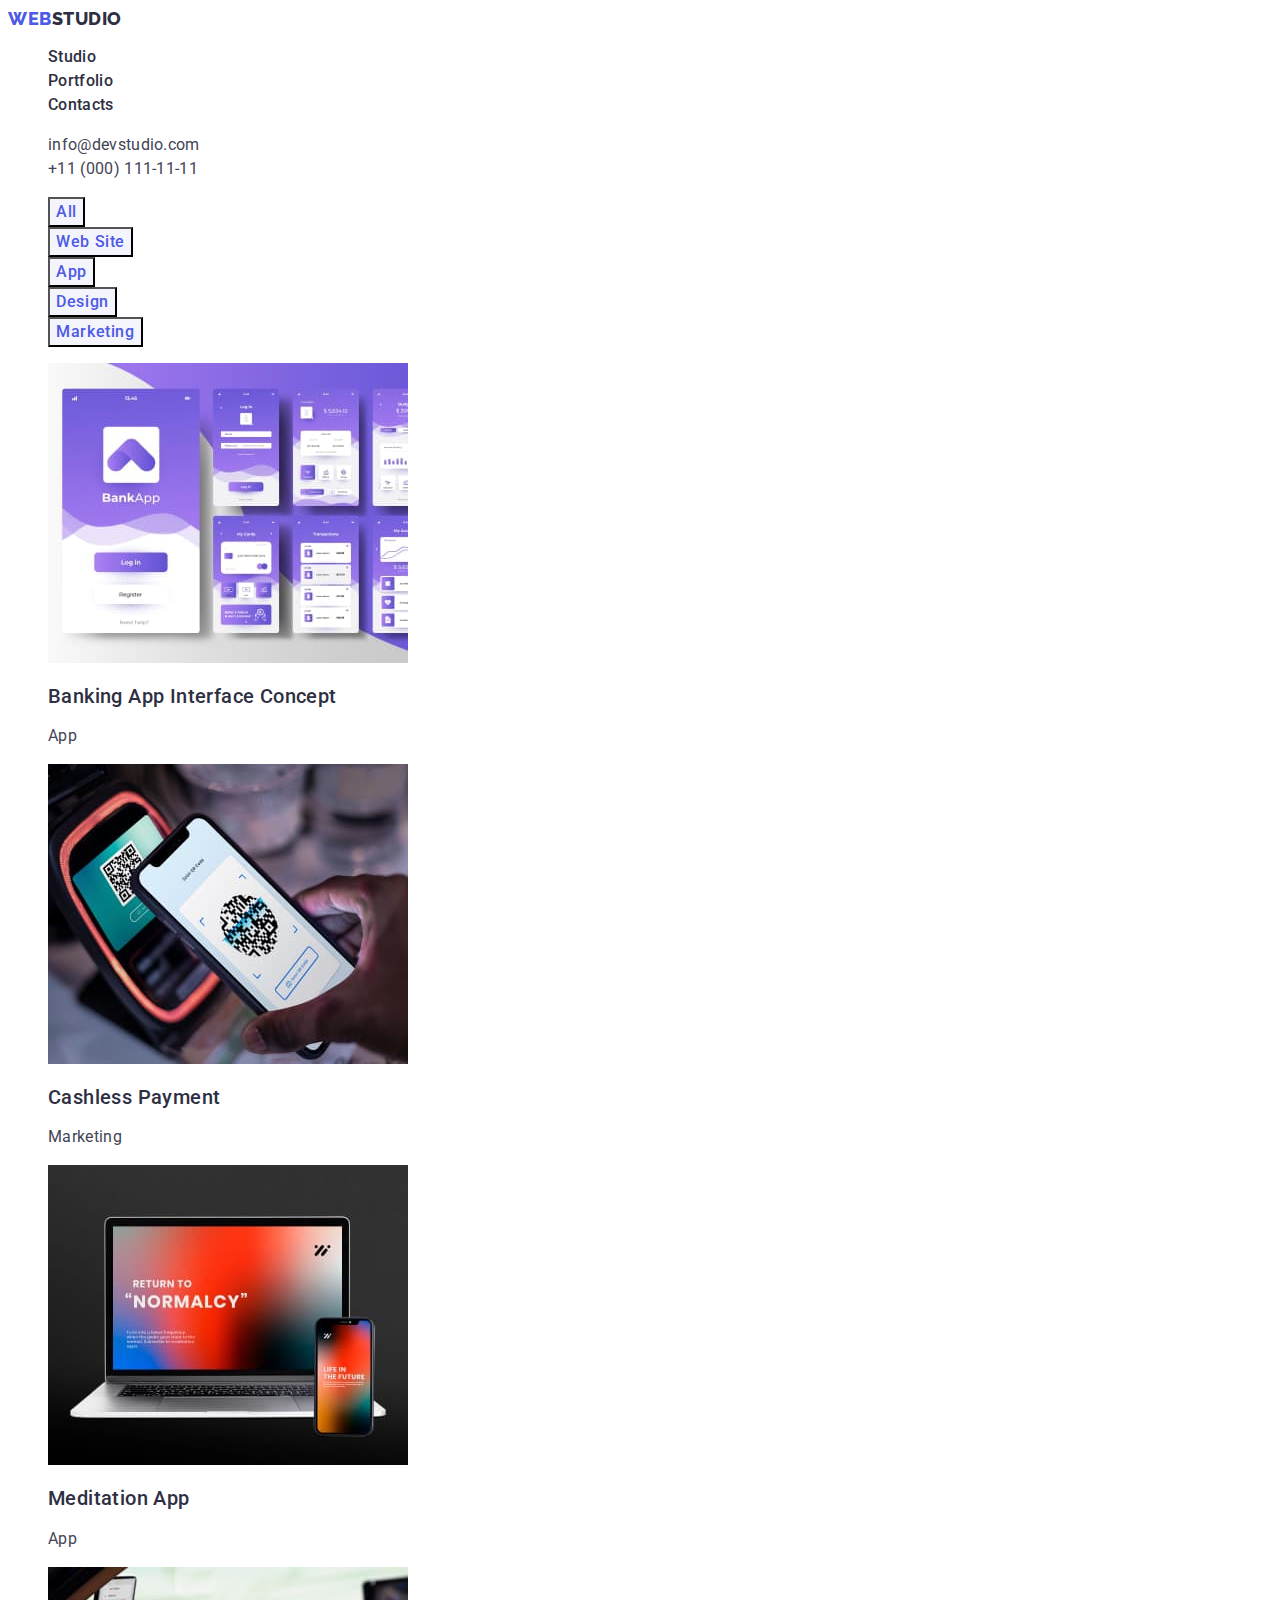
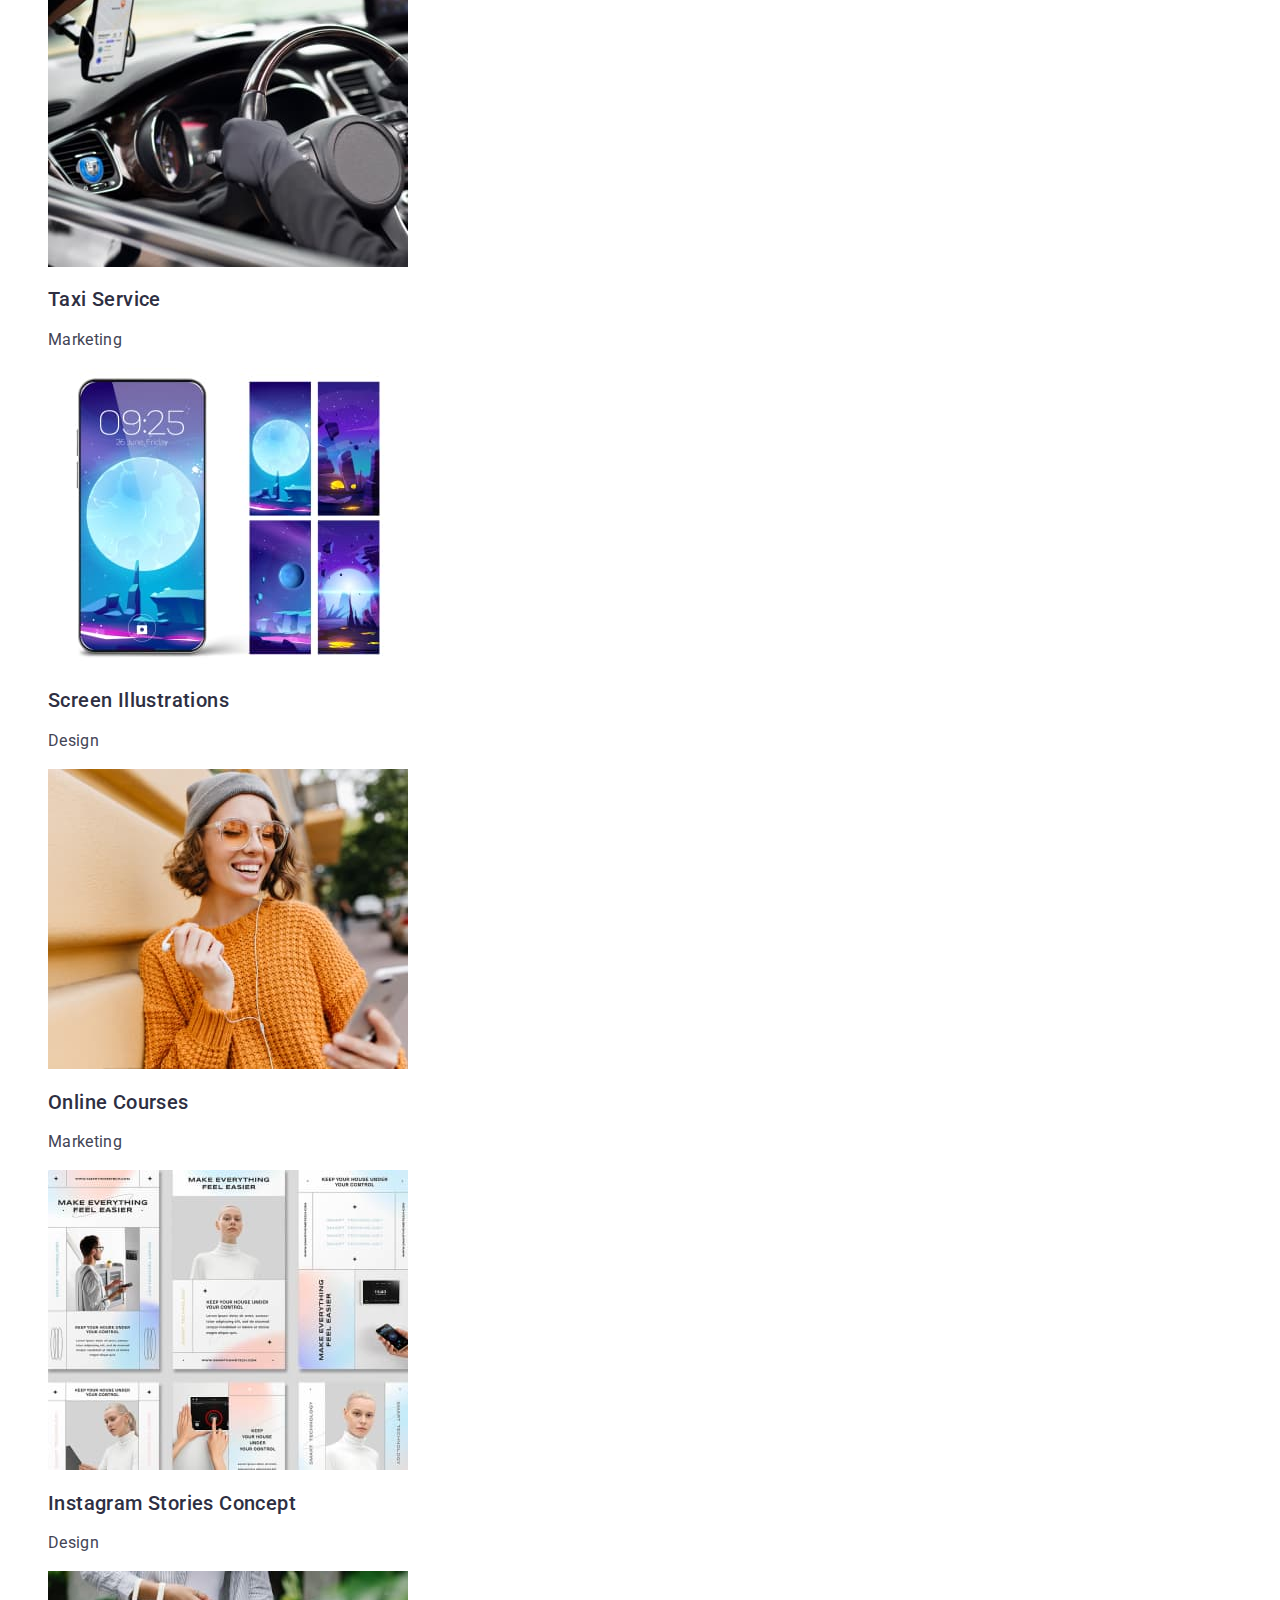
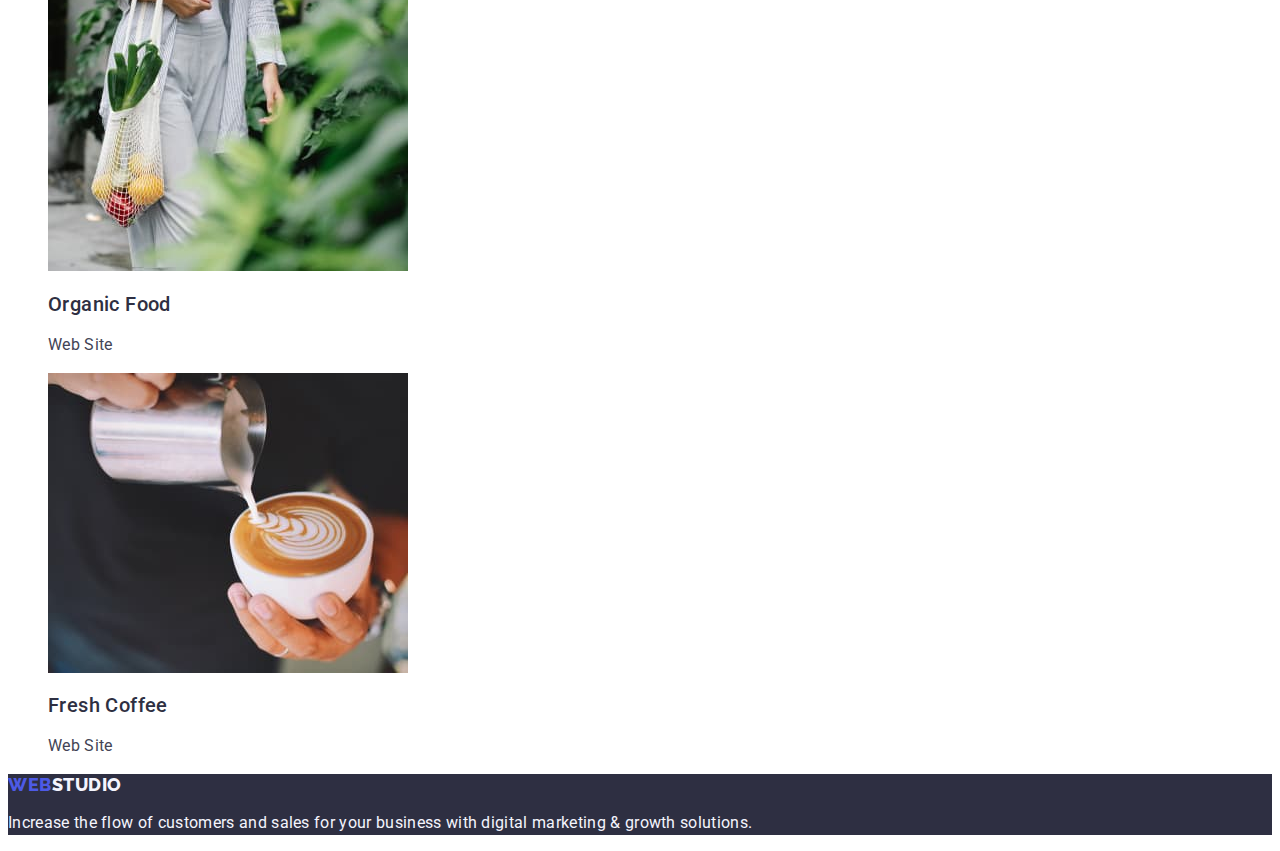
==== portfolio.html @ 30fa2625 "my work 3" ====
<!DOCTYPE html>
<html lang="en">

<head>
    <meta charset="UTF-8" />
    <meta http-equiv="X-UA-Compatible" content="IE=edge" />
    <meta name="viewport" content="width=device-width, initial-scale=1.0" />
<link rel="preconnect" href="https://fonts.googleapis.com">
<link rel="preconnect" href="https://fonts.gstatic.com" crossorigin>
<link href="https://fonts.googleapis.com/css2?family=Raleway:wght@800&family=Roboto:wght@400;500;700&display=swap"
    rel="stylesheet">
    <title>Webstudio</title>
    <link rel="stylesheet" href="./css/slyles.css">
</head>

<body>
    <header class="header">
        <nav class="header-navigation">
            <a href="./index.html" class="header-logo link">Web<span class="span-portfolio-header">Studio</span></a>
            <ul class="header-menu list">
                <li class="header-menu-item"><a class="header-menu-link-portfolio link" href="./index.html">Studio</a></li>
                <li class="header-menu-item"><a class="header-menu-link-portfolio link" href="./portfolio.html">Portfolio</a></li>
                <li class="header-menu-item"><a class="header-menu-link-portfolio link" href="">Contacts</a></li>
            </ul>
        </nav>
        <address class="header-contacts">
            <ul class="header-contacts-list list">
                <li class="header-contacts-item"><a class="header-contacts-link link"
                        href="mailto:info@devstudio.com">info@devstudio.com</a></li>
                <li class="header-contacts-item"><a class="header-contacts-link link" href="tel:+110001111111">+11 (000)
                        111-11-11</a></li>
            </ul>
        </address>
    </header>
    <main>
        <section class="cards-content-filters">
            <h1 hidden>Cards content filters</h1>
            <ul class="filters-list list">
                <li class="filters-item">
                    <button type="button" class="filters-btn">All</button>
                </li>
                <li class="filters-item">
                    <button type="button" class="filters-btn">Web Site</button>
                </li>
                <li class="filters-item">
                    <button type="button" class="filters-btn">App</button>
                </li>
                <li class="filters-item">
                    <button type="button" class="filters-btn">Design</button>
                </li>
                <li class="filters-item">
                    <button type="button" class="filters-btn">Marketing</button>
                </li>
            </ul>
            <ul class="cards-content-list list">
                <li class="cards-content-item">
                    <a href="" class="cards-content-link link">
                    <img
                    src="./images/app1.jpg"
                    alt="Banking App Interface Concept"
                    width="360"
                    height="300"
                    />
                    <h2 class="cards-content-name">Banking App Interface Concept</h2>
                    <p class="card-content-type">App</p>
                    </a>
                </li>
                <li class="cards-content-item" >
                    <a href="" class="cards-content-link link">
                    <img
                    src="./images/marketing1.jpg"
                    alt="Cashless Payment"
                    width="360"
                    height="300"
                    />
                    <h2 class="cards-content-name">Cashless Payment</h2>
                    <p class="card-content-type">Marketing</p>
                    </a>
                </li>
                <li class="cards-content-item">
                    <a href="" class="cards-content-link link">
                    <img
                    src="./images/app2.jpg"
                    alt="Meditation App"
                    width="360"
                    height="300"
                    />
                    <h2 class="cards-content-name">Meditation App</h2>
                    <p class="card-content-type">App</p>
                    </a>
                </li>
                <li class="cards-content-item">
                    <a href="" class="cards-content-link link">
                    <img
                    src="./images/marketing2.jpg"
                    alt="Taxi Service"
                    width="360"
                    height="300"
                    />
                    <h2 class="cards-content-name">Taxi Service</h2>
                    <p class="card-content-type">Marketing</p>
                    </a>
                </li>
                <li class="cards-content-item">
                    <a href="" class="cards-content-link link">
                    <img
                    src="./images/design1.jpg"
                    alt="Screen Illustrations"
                    width="360"
                    height="300"
                    />
                    <h2 class="cards-content-name">Screen Illustrations</h2>
                    <p class="card-content-type">Design</p>
                    </a>
                </li>
                <li class="cards-content-item">
                    <a href="" class="cards-content-link link">
                    <img
                    src="./images/marketing3.jpg"
                    alt="Online Courses"
                    width="360"
                    height="300"
                    />
                    <h2 class="cards-content-name">Online Courses</h2>
                    <p class="card-content-type">Marketing</p>
                    </a>
                </li>
                <li class="cards-content-item">
                    <a href="" class="cards-content-link link">
                    <img
                    src="./images/design2.jpg"
                    alt="Instagram Stories Concept"
                    width="360"
                    height="300"
                    />
                    <h2 class="cards-content-name">Instagram Stories Concept</h2>
                    <p class="card-content-type">Design</p>
                    </a>
                </li>
                <li class="cards-content-item">
                    <a href="" class="cards-content-link link">
                    <img
                    src="./images/website1.jpg"
                    alt="Organic Food"
                    width="360"
                    height="300"
                    />
                    <h2 class="cards-content-name">Organic Food</h2>
                    <p class="card-content-type">Web Site</p>
                    </a>
                </li>
                <li class="cards-content-item">
                    <a href="" class="cards-content-link link">
                    <img
                    src="./images/website2.jpg"
                    alt="Fresh Coffee"
                    width="360"
                    height="300"
                    />
                    <h2 class="cards-content-name">Fresh Coffee</h2>
                    <p class="card-content-type">Web Site</p>
                    </a>
                </li>
            </ul>
        </section>
    </main>
    <footer class="footer">
        <a href="./index.html" class="footer-logo link">Web<span class="span-footer">Studio</span> </a>
        <p class="footer-title">
            Increase the flow of customers and sales for your business with digital
            marketing & growth solutions.
        </p>
    </footer>
</body>
</html>
---- css/slyles.css ----
:root {
    --title-color: #ffffff;
    --subtitle-color: #2E2F42;
    --portfolio-filters: #4D5AE5;
    --button-background-color: #f4f4fd;  
    --litle-text: #434455;
    --header-menu-link: #404bbf;

}
body {
    font-family: "Roboto", sans-serif;
    color: var(--litle-text);
    background-color: var(--title-color);
}

.link {
    text-decoration: none;
}

.list {
    list-style-type: none;
}

/* Header */

.header-logo {
    font-family: "Raleway", sans-serif;
    font-style: normal;
    font-weight: 800;
    font-size: 18px;
    line-height: 1.17;
    letter-spacing: 0.03em;
    text-transform: uppercase;
    color: var(--portfolio-filters);
}

.header-logo span {
    color: var(--subtitle-color);
}

.header-menu-link {
    font-weight: 500;
    font-size: 16px;
    line-height: 1.5;
    letter-spacing: 0.02em;
    color: var(--subtitle-color);
}
.header-menu-link:hover,
.header-menu-link:focus {
    color: var(--header-menu-link);
}

.header-menu-link:active {
    text-decoration: underline;
    color: var(--header-menu-link);
}

.header-contacts {
    font-style: normal;
}

.header-contacts-link {
    font-style: normal;
    font-size: 16px;
    line-height: 1.5;
    letter-spacing: 0.02em;
    color: var(--item-text);
}
.header-contacts-link:hover,
.header-contacts-link:focus {
    color: #404bbf;
}
.header-contacts-link:active {
    color: var(--header-menu-link);
}

/* Hero */

.hero {
    background-color: var(--subtitle-color);
}

.hero-title {
    font-weight: 700;
    font-size: 56px;
    line-height: 1.07;
    text-align: center;
    letter-spacing: 0.02em;
    color: var(--title-color);
}

.hero-btn {
    font-family: "Roboto", sans-serif;
    font-style: normal;
    font-weight: 500;
    font-size: 16px;
    line-height: 1.5;
    letter-spacing: 0.04em;
    color: var(--title-color);
    background-color: var(--portfolio-filters);
    cursor: pointer;
    
}

.hero-btn:hover,
.hero-btn:focus {
    background: var(--header-menu-link);
}

/* Features */

.features-subtitle {
    font-weight: 500;
    font-size: 20px;
    line-height: 1.2;
    letter-spacing: 0.02em;
    color: var(--subtitle-color);
}

.features-item-text {
    font-size: 16px;
    line-height: 1.5;
    letter-spacing: 0.02em;
    color: var(--litle-text);
}

/* Activity */

.activity-title {
    font-weight: 700;
    font-size: 36px;
    line-height: 1.11;
    letter-spacing: 0.02em;
    text-align: center;
    text-transform: capitalize;
    color: var(--subtitle-color);
}

/* Team */

.team {
    background-color:var(--button-background-color);
}

.team-list {
    background-color:var(--button-background-color);
}

.team-item {
    background-color: #ffffff;
}

.team-title {
    font-weight: 700;
    font-size: 36px;
    line-height: 1.11;
    letter-spacing: 0.02em;
    text-align: center;
    text-transform: capitalize;
    color: var(--subtitle-color);
    
}

.team-name {
    font-weight: 500;
    font-size: 20px;
    line-height: 1.2;
    letter-spacing: 0.02em;
    color: var(--subtitle-color);
}

.team-specialty {
    font-size: 16px;
    line-height: 1.5;
    letter-spacing: 0.02em;
    color: var(--litle-text);
    
}

/* Footer */

.footer {
    background: var(--subtitle-color);
}

.footer-logo {
    font-family: 'Raleway', sans-serif;
    font-style: normal;
    font-weight: 800;
    font-size: 18px;
    line-height: 1.17;
    letter-spacing: 0.03em;
    text-transform: uppercase;
    color: var(--portfolio-filters);
}

.span-footer {
    color: var(--button-background-color);
}

.footer-title {
    font-size: 16px;
    line-height: 1.5;
    letter-spacing: 0.02em;
    color: var(--button-background-color);
}

/* PORTFOLIO */

.header-menu-link-portfolio {
    font-weight: 500;
    font-size: 16px;
    line-height: 1.5;
    letter-spacing: 0.02em;
    color: var(--subtitle-color);
}

.header-menu-link-portfolio:hover {
    color: var(--header-menu-link);
}

.header-menu-link-portfolio:focus {
    color: var(--header-menu-link);
}

.span-portfolio-header {
    color: var(--subtitle-color);
}


.filters-btn {
    font-family: "Roboto", sans-serif;
    font-style: normal;
    font-weight: 500;
    font-size: 16px;
    line-height: 1.5;
    letter-spacing: 0.04em;
    color: var(--portfolio-filters);
    background-color: #F4F4FD;
    cursor: pointer;
}

.filters-btn:hover {
    color: var(--title-color);
    background-color: var(--header-menu-link);
}
.filters-btn:focus {
    color: var(--title-color);
    background-color: var(--header-menu-link);
}

.cards-content-name {
    font-weight: 500;
    font-size: 20px;
    line-height: 1.2;
    letter-spacing: 0.02em;
    color: var(--subtitle-color);
}

.card-content-type {
    font-style: normal;
    font-weight: 400;
    font-size: 16px;
    line-height: 1.5;
    letter-spacing: 0.02em;
    color: var(--litle-text)
}
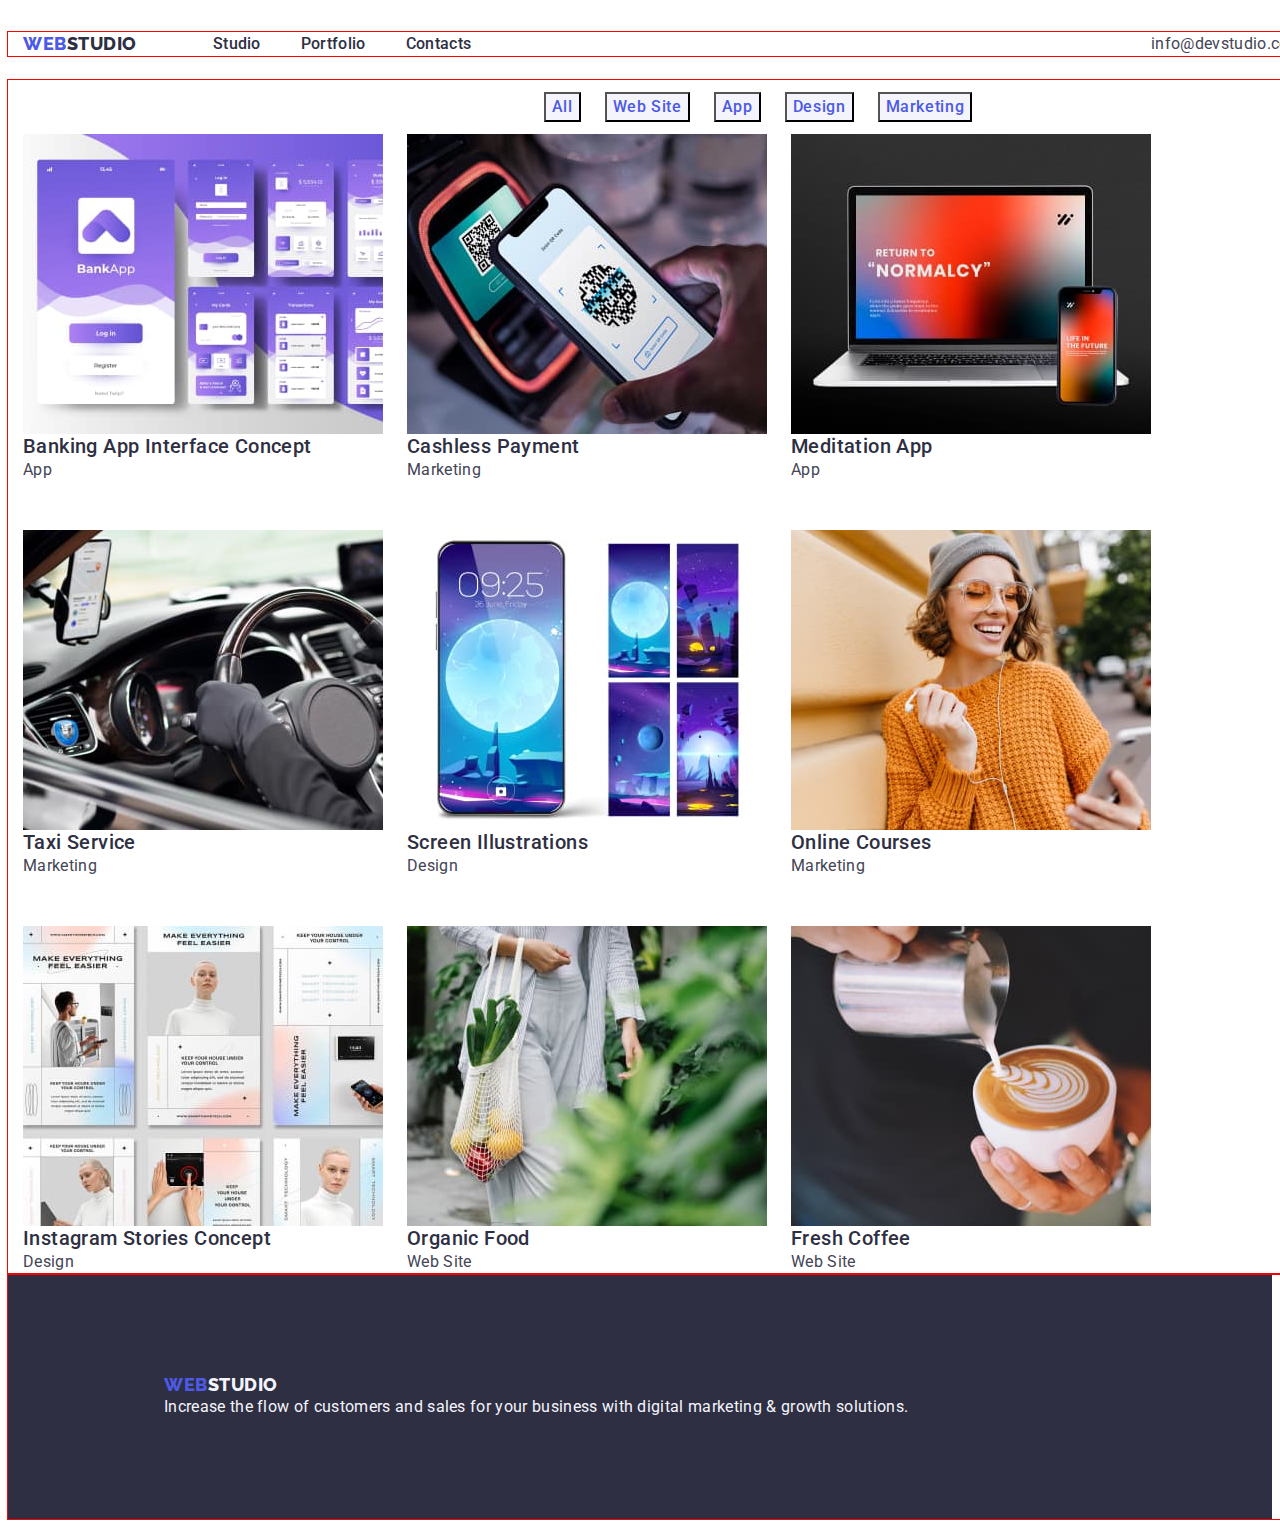
==== commit 0445ea1a: "my work 3" ====
--- a/portfolio.html
+++ b/portfolio.html
@@ -9,12 +9,16 @@
 <link rel="preconnect" href="https://fonts.gstatic.com" crossorigin>
 <link href="https://fonts.googleapis.com/css2?family=Raleway:wght@800&family=Roboto:wght@400;500;700&display=swap"
     rel="stylesheet">
+<link rel="stylesheet" href="https://cdnjs.cloudflare.com/ajax/libs/modern-normalize/2.0.0/modern-normalize.min.css"
+    integrity="sha512-4xo8blKMVCiXpTaLzQSLSw3KFOVPWhm/TRtuPVc4WG6kUgjH6J03IBuG7JZPkcWMxJ5huwaBpOpnwYElP/m6wg=="
+    crossorigin="anonymous" referrerpolicy="no-referrer" />
     <title>Webstudio</title>
     <link rel="stylesheet" href="./css/slyles.css">
 </head>
 
 <body>
     <header class="header">
+    <div class="container header-container">
         <nav class="header-navigation">
             <a href="./index.html" class="header-logo link">Web<span class="span-portfolio-header">Studio</span></a>
             <ul class="header-menu list">
@@ -31,9 +35,11 @@
                         111-11-11</a></li>
             </ul>
         </address>
+    </div>
     </header>
     <main>
         <section class="cards-content-filters">
+            <div class="container">
             <h1 hidden>Cards content filters</h1>
             <ul class="filters-list list">
                 <li class="filters-item">
@@ -162,14 +168,17 @@
                     </a>
                 </li>
             </ul>
+            </div>
         </section>
     </main>
     <footer class="footer">
+    <div class="container footer-container">
         <a href="./index.html" class="footer-logo link">Web<span class="span-footer">Studio</span> </a>
         <p class="footer-title">
             Increase the flow of customers and sales for your business with digital
             marketing & growth solutions.
         </p>
+    </div>
     </footer>
 </body>
 </html>--- a/css/slyles.css
+++ b/css/slyles.css
@@ -13,6 +13,21 @@
     background-color: var(--title-color);
 }
 
+p, h1, h2, h3, h4, h5, h6 {
+    margin-top: 0;
+    margin-bottom: 0;
+}
+
+ul {
+    margin-top: 0;
+    margin-bottom: 0;
+    padding-left: 0;
+}
+
+img {
+    display: block;
+}
+
 .link {
     text-decoration: none;
 }
@@ -21,7 +36,25 @@
     list-style-type: none;
 }
 
+.container {
+    width: 1470px;
+    padding-left: 15px;
+    padding-right: 15px;
+    margin: 0 auto;
+    outline: 1px solid red;
+}
+
 /* Header */
+
+.header {
+    padding-top: 24px;
+    padding-bottom: 24px;
+}
+
+.header-container {
+    display: flex;
+    align-items: center;
+}
 
 .header-logo {
     font-family: "Raleway", sans-serif;
@@ -32,10 +65,26 @@
     letter-spacing: 0.03em;
     text-transform: uppercase;
     color: var(--portfolio-filters);
+    display: flex;
+    align-items: center;
 }
 
 .header-logo span {
     color: var(--subtitle-color);
+    display: flex;
+    align-items: center;
+    margin-right: 76px;
+}
+
+.header-navigation {
+    display: flex;
+    align-items: center; 
+    flex-grow: 1;
+}
+
+.header-menu {
+    display: flex;
+    gap: 40px;
 }
 
 .header-menu-link {
@@ -57,6 +106,11 @@
 
 .header-contacts {
     font-style: normal;
+}
+
+.header-contacts-list {
+    display: flex;
+    gap: 40px;
 }
 
 .header-contacts-link {
@@ -78,6 +132,14 @@
 
 .hero {
     background-color: var(--subtitle-color);
+}
+
+.hero-container {
+    background-color: var(--subtitle-color);
+    padding-top: 188px;
+    padding-left: 472px;
+    padding-bottom: 292px;
+    padding-right: 472px;
 }
 
 .hero-title {
@@ -87,18 +149,26 @@
     text-align: center;
     letter-spacing: 0.02em;
     color: var(--title-color);
+    max-width: 496px;
+    margin: 0 auto;
+    margin-bottom: 48px;
 }
 
 .hero-btn {
+    min-width: 169px;
+    height: 56px;
     font-family: "Roboto", sans-serif;
     font-style: normal;
     font-weight: 500;
     font-size: 16px;
     line-height: 1.5;
     letter-spacing: 0.04em;
+    border-radius: 4px;
     color: var(--title-color);
     background-color: var(--portfolio-filters);
     cursor: pointer;
+    display: block;
+    margin: 0 auto;
     
 }
 
@@ -109,12 +179,26 @@
 
 /* Features */
 
+.features-list {
+    display: flex;
+    padding-top: 120px;
+    padding-left: 156px;
+    padding-right: 156px;
+    padding-bottom: 120px;
+    gap: 24px;
+}
+
 .features-subtitle {
     font-weight: 500;
     font-size: 20px;
     line-height: 1.2;
     letter-spacing: 0.02em;
     color: var(--subtitle-color);
+    margin-bottom: 8px;
+}
+
+.features-item {
+    width: calc((100% - 72) / 4);
 }
 
 .features-item-text {
@@ -134,8 +218,18 @@
     text-align: center;
     text-transform: capitalize;
     color: var(--subtitle-color);
-}
-
+    margin-bottom: 72px;
+}
+.activity-list {
+    display: flex;
+    gap: 24px;
+    padding: 0 156px;
+}
+.activity-item {
+    width: calc((100% - 48) / 3);
+    padding-bottom: 120px;
+    
+}
 /* Team */
 
 .team {
@@ -144,10 +238,17 @@
 
 .team-list {
     background-color:var(--button-background-color);
+    display: flex;
+    gap: 24px;
+    padding-left: 156px;
+    padding-right: 156px;
+    padding-bottom: 120px;
 }
 
 .team-item {
     background-color: #ffffff;
+    width: calc((100% - 24 * 3) / 4);
+    border-radius: 0px 0px 4px 4px;
 }
 
 .team-title {
@@ -158,7 +259,13 @@
     text-align: center;
     text-transform: capitalize;
     color: var(--subtitle-color);
+    padding-top: 120px;
+    margin-bottom: 72px;
     
+}
+
+.container-name {
+    padding: 32px 16px;
 }
 
 .team-name {
@@ -181,6 +288,13 @@
 
 .footer {
     background: var(--subtitle-color);
+}
+
+.footer-container {
+    padding-top: 100px;
+    padding-right: 1020px;
+    padding-bottom: 100px;
+    padding-left: 156px;
 }
 
 .footer-logo {
@@ -227,6 +341,14 @@
     color: var(--subtitle-color);
 }
 
+.filters-list {
+    display: flex;
+    gap: 24px;
+    border-radius: 4px;
+    justify-content: center;
+    align-items: center;
+    padding: 12px 24px;
+}
 
 .filters-btn {
     font-family: "Roboto", sans-serif;
@@ -264,4 +386,10 @@
     line-height: 1.5;
     letter-spacing: 0.02em;
     color: var(--litle-text)
+}
+
+.cards-content-list {
+    display: flex;
+    flex-wrap: wrap;
+    gap: 48px 24px;
 }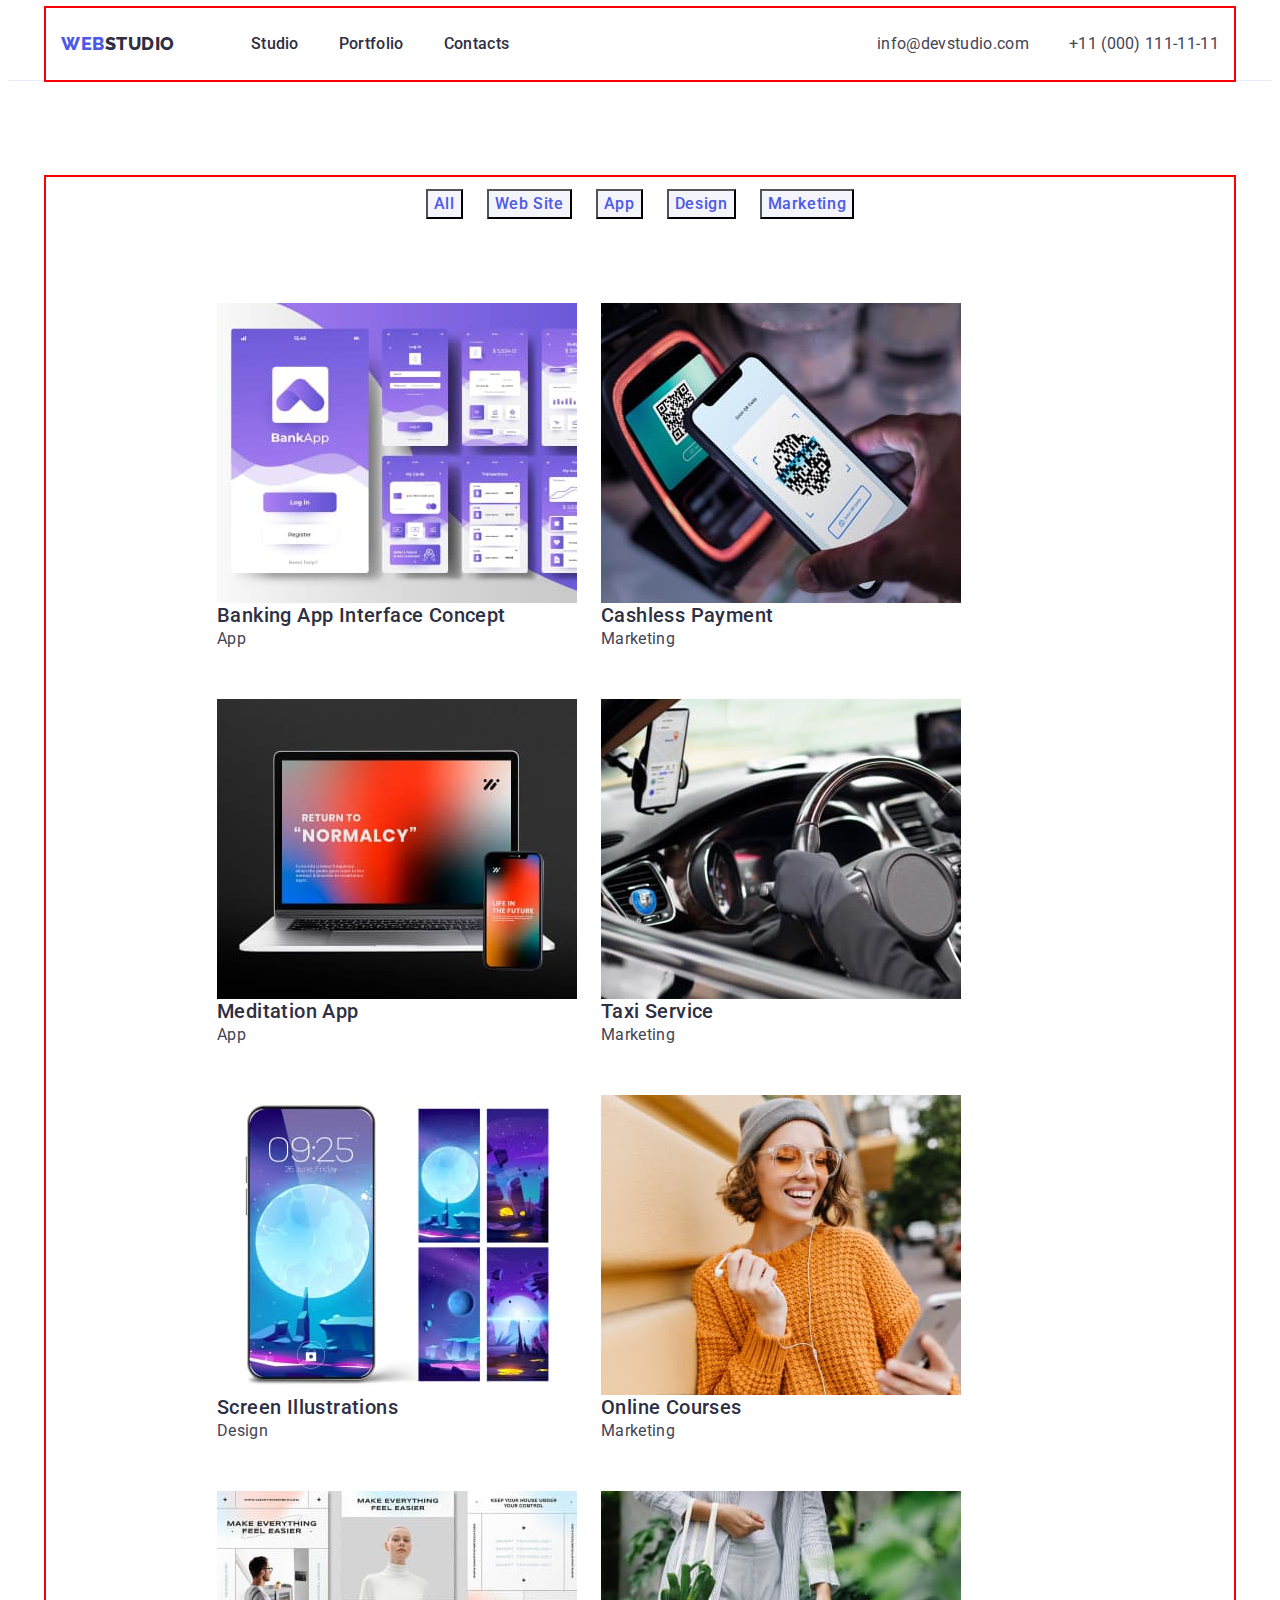
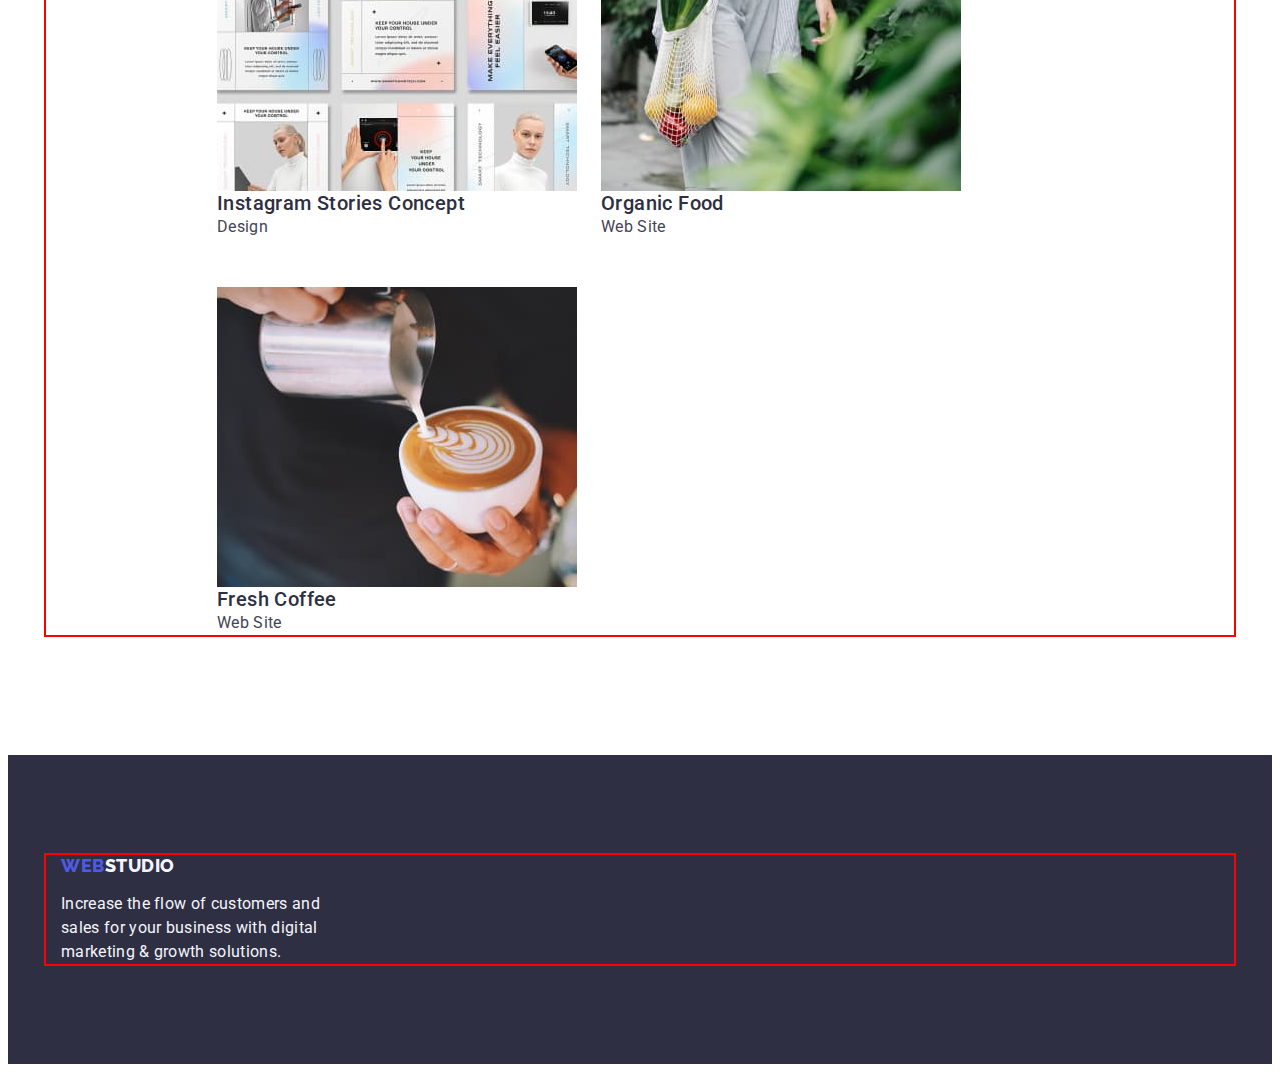
==== commit 0d968ca6: "Update portfolio.html" ====
--- a/portfolio.html
+++ b/portfolio.html
@@ -40,7 +40,7 @@
     <main>
         <section class="cards-content-filters">
             <div class="container">
-            <h1 hidden>Cards content filters</h1>
+            <h1 hidden class="visually-hidden">Cards content filters</h1>
             <ul class="filters-list list">
                 <li class="filters-item">
                     <button type="button" class="filters-btn">All</button>
--- a/css/slyles.css
+++ b/css/slyles.css
@@ -37,23 +37,24 @@
 }
 
 .container {
-    width: 1470px;
+    width: 1158px;
     padding-left: 15px;
     padding-right: 15px;
     margin: 0 auto;
-    outline: 1px solid red;
+    outline: 2px solid red;
 }
 
 /* Header */
 
 .header {
-    padding-top: 24px;
-    padding-bottom: 24px;
+    border-bottom: 1px solid #e7e9fc;
 }
 
 .header-container {
     display: flex;
     align-items: center;
+    width: 1158px;
+    padding: 0 15px 0 15px;
 }
 
 .header-logo {
@@ -67,13 +68,14 @@
     color: var(--portfolio-filters);
     display: flex;
     align-items: center;
+    margin-right: 76px;
 }
 
 .header-logo span {
     color: var(--subtitle-color);
     display: flex;
     align-items: center;
-    margin-right: 76px;
+    
 }
 
 .header-navigation {
@@ -93,6 +95,9 @@
     line-height: 1.5;
     letter-spacing: 0.02em;
     color: var(--subtitle-color);
+    display: block;
+    padding-top: 24px;
+    padding-bottom: 24px;
 }
 .header-menu-link:hover,
 .header-menu-link:focus {
@@ -132,14 +137,11 @@
 
 .hero {
     background-color: var(--subtitle-color);
+    padding: 188px 0 188px
 }
 
 .hero-container {
     background-color: var(--subtitle-color);
-    padding-top: 188px;
-    padding-left: 472px;
-    padding-bottom: 292px;
-    padding-right: 472px;
 }
 
 .hero-title {
@@ -155,6 +157,7 @@
 }
 
 .hero-btn {
+    border: none;
     min-width: 169px;
     height: 56px;
     font-family: "Roboto", sans-serif;
@@ -179,12 +182,24 @@
 
 /* Features */
 
+.visually-hidden {
+    position: absolute;
+    width: 1px;
+    height: 1px;
+    margin: -1px;
+    border: 0;
+    padding: 0;
+    white-space: nowrap;
+    clip-path: inset(100%);
+    clip: rect(0 0 0 0);
+    overflow: hidden;
+}
+.features {
+    padding: 120px 0 120px
+}
+
 .features-list {
     display: flex;
-    padding-top: 120px;
-    padding-left: 156px;
-    padding-right: 156px;
-    padding-bottom: 120px;
     gap: 24px;
 }
 
@@ -198,7 +213,7 @@
 }
 
 .features-item {
-    width: calc((100% - 72) / 4);
+    width: calc((100% - 3 * 24px) / 4);
 }
 
 .features-item-text {
@@ -209,6 +224,10 @@
 }
 
 /* Activity */
+
+.activity {
+    padding-bottom: 120px;
+}
 
 .activity-title {
     font-weight: 700;
@@ -220,29 +239,27 @@
     color: var(--subtitle-color);
     margin-bottom: 72px;
 }
+
 .activity-list {
     display: flex;
     gap: 24px;
-    padding: 0 156px;
+    
 }
 .activity-item {
     width: calc((100% - 48) / 3);
-    padding-bottom: 120px;
     
 }
 /* Team */
 
 .team {
     background-color:var(--button-background-color);
+    padding: 120px 0 120px
 }
 
 .team-list {
     background-color:var(--button-background-color);
     display: flex;
     gap: 24px;
-    padding-left: 156px;
-    padding-right: 156px;
-    padding-bottom: 120px;
 }
 
 .team-item {
@@ -259,12 +276,15 @@
     text-align: center;
     text-transform: capitalize;
     color: var(--subtitle-color);
-    padding-top: 120px;
     margin-bottom: 72px;
     
 }
 
 .container-name {
+    display: flex;
+    flex-direction: column;
+    justify-content: center;
+    text-align: center;
     padding: 32px 16px;
 }
 
@@ -273,6 +293,8 @@
     font-size: 20px;
     line-height: 1.2;
     letter-spacing: 0.02em;
+    align-items: center;
+    margin-bottom: 8px;
     color: var(--subtitle-color);
 }
 
@@ -280,6 +302,7 @@
     font-size: 16px;
     line-height: 1.5;
     letter-spacing: 0.02em;
+    text-align: center;
     color: var(--litle-text);
     
 }
@@ -288,13 +311,8 @@
 
 .footer {
     background: var(--subtitle-color);
-}
-
-.footer-container {
-    padding-top: 100px;
-    padding-right: 1020px;
-    padding-bottom: 100px;
-    padding-left: 156px;
+    padding: 100px 0;
+    
 }
 
 .footer-logo {
@@ -305,6 +323,8 @@
     line-height: 1.17;
     letter-spacing: 0.03em;
     text-transform: uppercase;
+    margin-bottom: 16px;
+    display: inline-block;
     color: var(--portfolio-filters);
 }
 
@@ -317,16 +337,20 @@
     line-height: 1.5;
     letter-spacing: 0.02em;
     color: var(--button-background-color);
+    max-width: 264px;
 }
 
 /* PORTFOLIO */
 
 .header-menu-link-portfolio {
-    font-weight: 500;
-    font-size: 16px;
-    line-height: 1.5;
-    letter-spacing: 0.02em;
-    color: var(--subtitle-color);
+    display: block;
+    font-weight: 500;
+    font-size: 16px;
+    line-height: 1.5;
+    letter-spacing: 0.02em;
+    color: var(--subtitle-color);
+    padding-top: 24px;
+    padding-bottom: 24px;
 }
 
 .header-menu-link-portfolio:hover {
@@ -348,6 +372,12 @@
     justify-content: center;
     align-items: center;
     padding: 12px 24px;
+    margin-bottom: 72px;
+}
+
+.cards-content-filters {
+    padding-top: 96px;
+    padding-bottom: 120px;
 }
 
 .filters-btn {
@@ -392,4 +422,5 @@
     display: flex;
     flex-wrap: wrap;
     gap: 48px 24px;
+    padding: 0 156px;
 }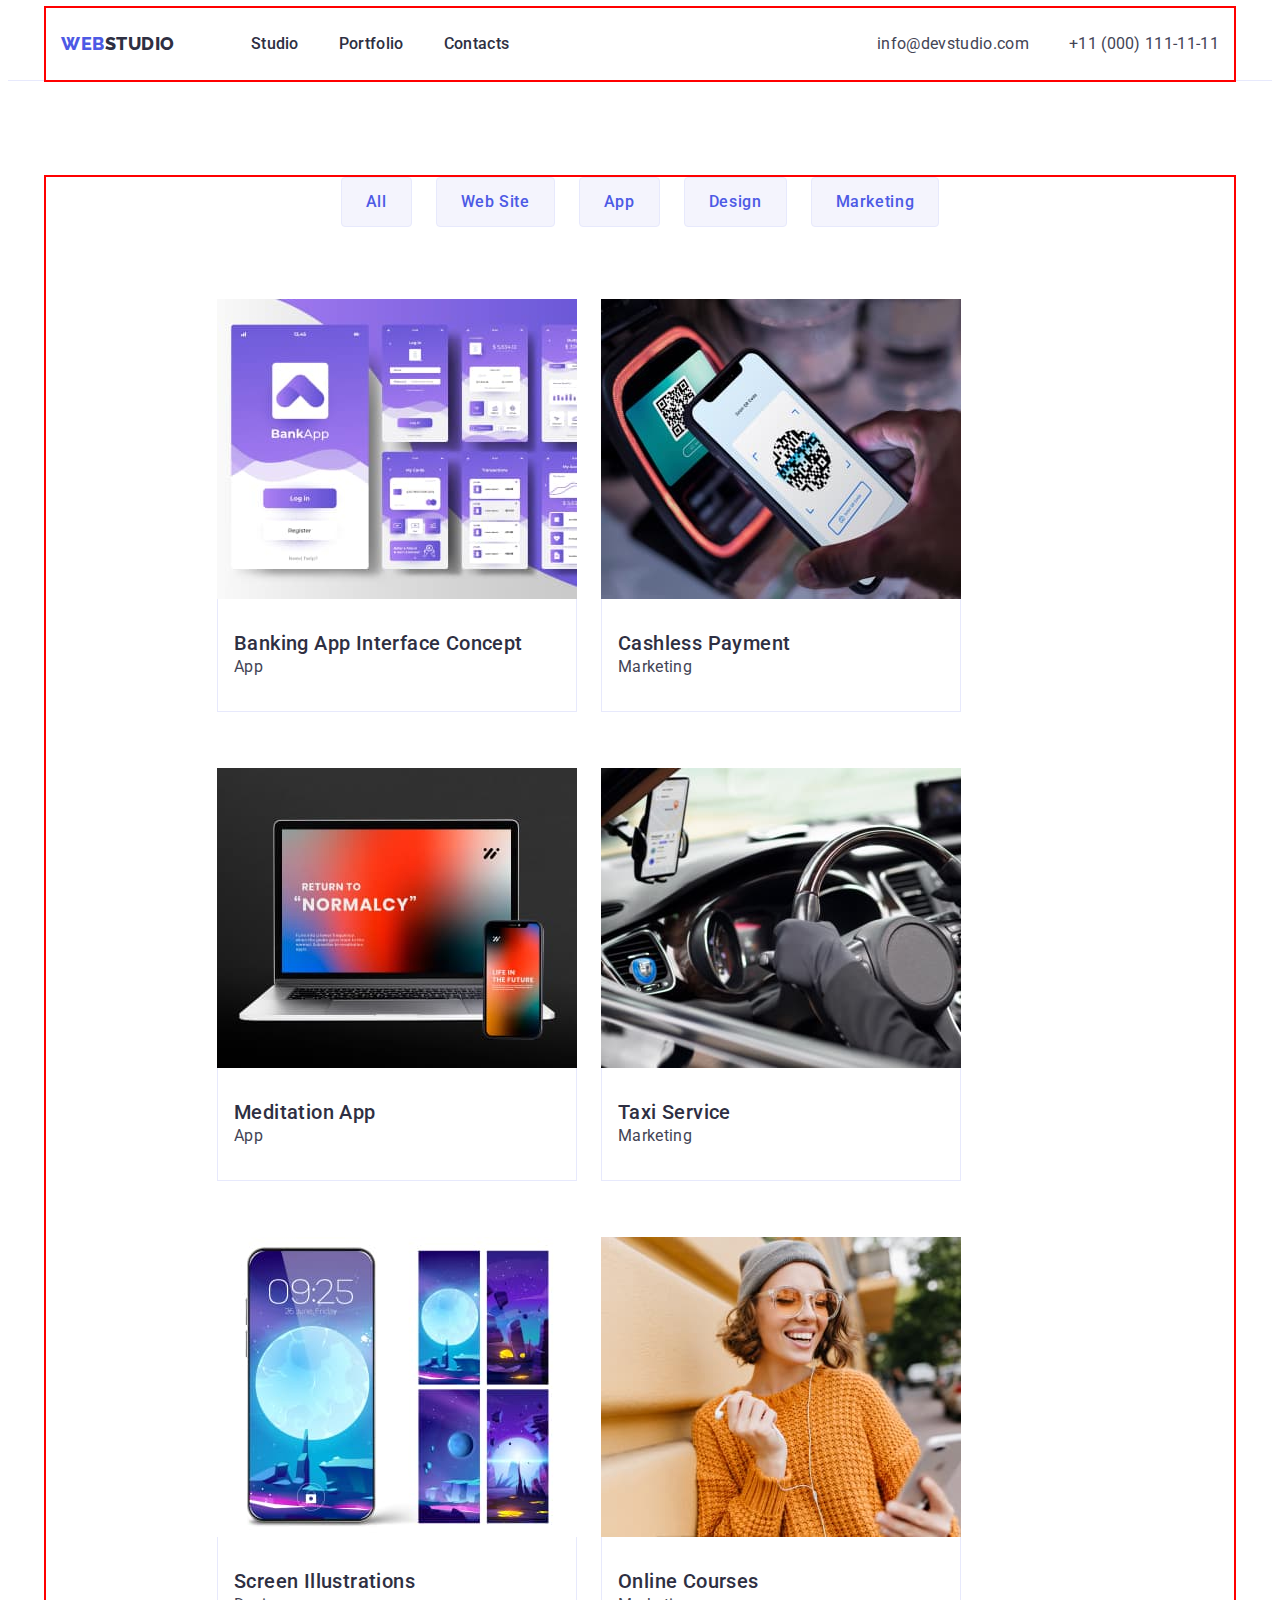
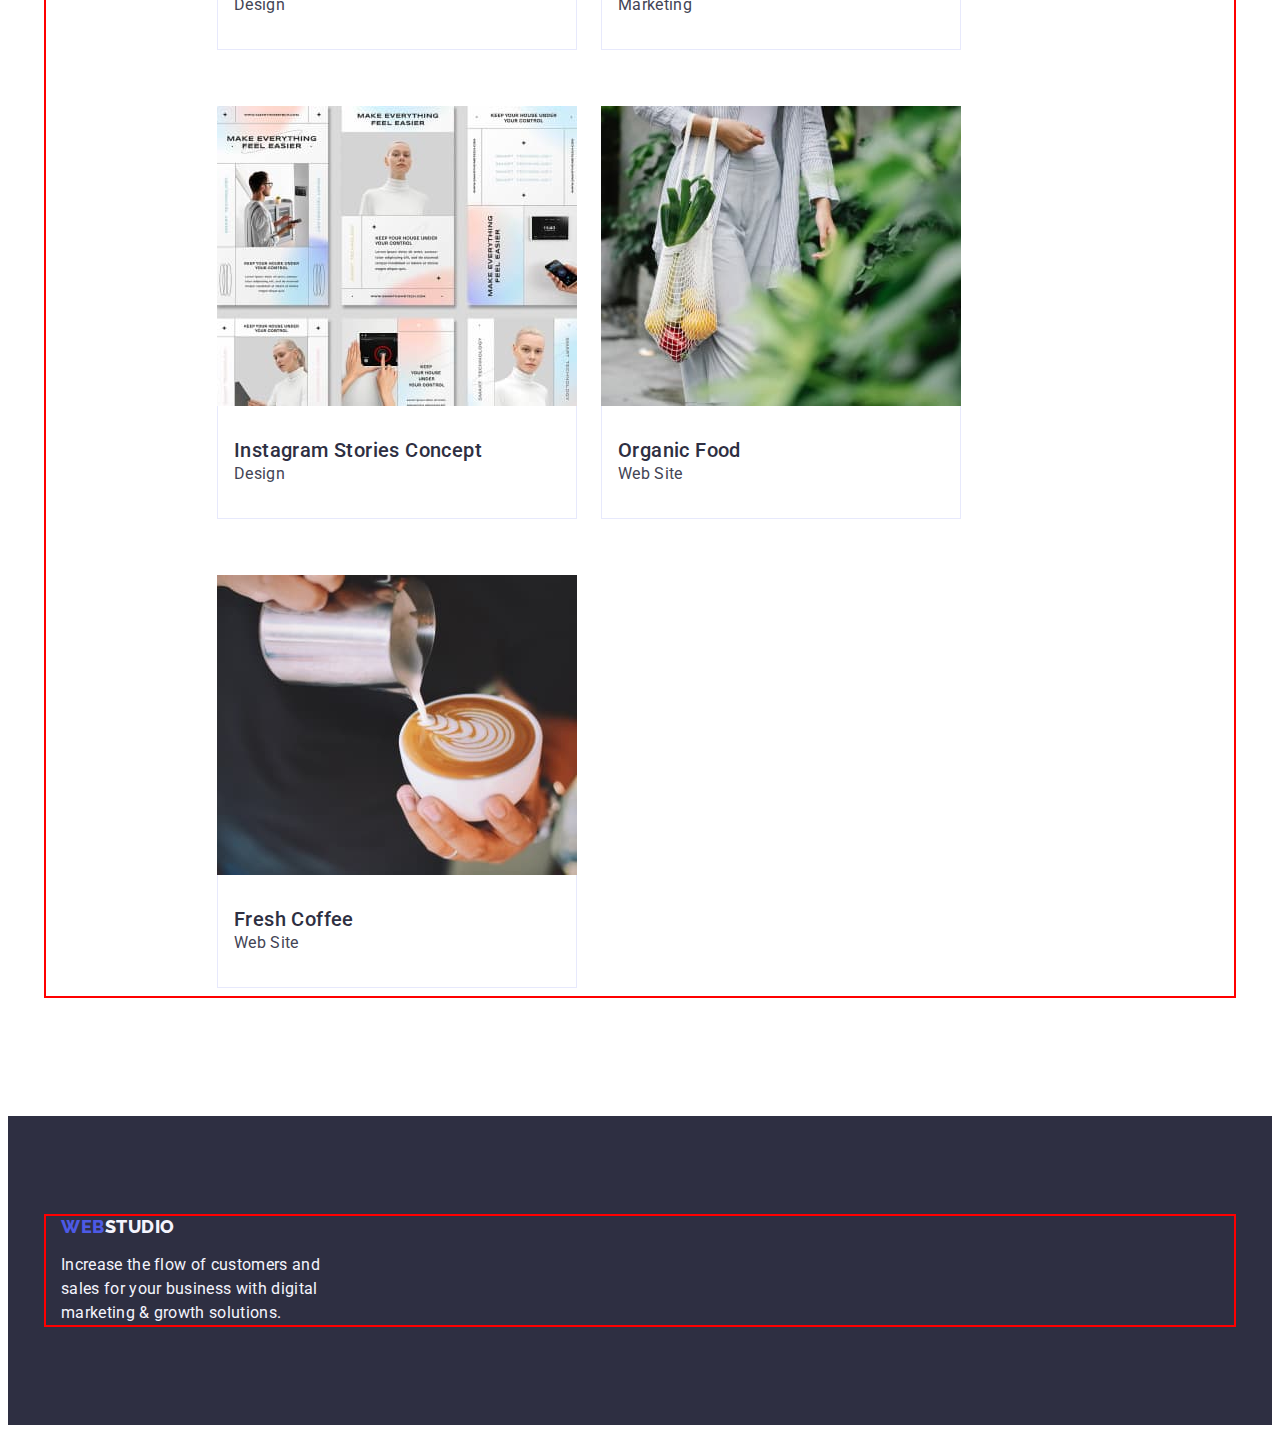
==== commit dd509119: "my work 3" ====
--- a/portfolio.html
+++ b/portfolio.html
@@ -67,9 +67,11 @@
                     width="360"
                     height="300"
                     />
+                    <div class="cads-content-container">
                     <h2 class="cards-content-name">Banking App Interface Concept</h2>
                     <p class="card-content-type">App</p>
                     </a>
+                    </div>
                 </li>
                 <li class="cards-content-item" >
                     <a href="" class="cards-content-link link">
@@ -79,9 +81,11 @@
                     width="360"
                     height="300"
                     />
+                    <div class="cads-content-container">
                     <h2 class="cards-content-name">Cashless Payment</h2>
                     <p class="card-content-type">Marketing</p>
                     </a>
+                    </div>
                 </li>
                 <li class="cards-content-item">
                     <a href="" class="cards-content-link link">
@@ -91,9 +95,11 @@
                     width="360"
                     height="300"
                     />
+                    <div class="cads-content-container">
                     <h2 class="cards-content-name">Meditation App</h2>
                     <p class="card-content-type">App</p>
                     </a>
+                    </div>
                 </li>
                 <li class="cards-content-item">
                     <a href="" class="cards-content-link link">
@@ -103,9 +109,11 @@
                     width="360"
                     height="300"
                     />
+                    <div class="cads-content-container">
                     <h2 class="cards-content-name">Taxi Service</h2>
                     <p class="card-content-type">Marketing</p>
                     </a>
+                    </div>
                 </li>
                 <li class="cards-content-item">
                     <a href="" class="cards-content-link link">
@@ -115,9 +123,11 @@
                     width="360"
                     height="300"
                     />
+                    <div class="cads-content-container">
                     <h2 class="cards-content-name">Screen Illustrations</h2>
                     <p class="card-content-type">Design</p>
                     </a>
+                    </div>
                 </li>
                 <li class="cards-content-item">
                     <a href="" class="cards-content-link link">
@@ -127,9 +137,11 @@
                     width="360"
                     height="300"
                     />
+                    <div class="cads-content-container">
                     <h2 class="cards-content-name">Online Courses</h2>
                     <p class="card-content-type">Marketing</p>
                     </a>
+                    </div>
                 </li>
                 <li class="cards-content-item">
                     <a href="" class="cards-content-link link">
@@ -139,9 +151,11 @@
                     width="360"
                     height="300"
                     />
+                    <div class="cads-content-container">
                     <h2 class="cards-content-name">Instagram Stories Concept</h2>
                     <p class="card-content-type">Design</p>
                     </a>
+                    </div>
                 </li>
                 <li class="cards-content-item">
                     <a href="" class="cards-content-link link">
@@ -151,9 +165,11 @@
                     width="360"
                     height="300"
                     />
+                    <div class="cads-content-container">
                     <h2 class="cards-content-name">Organic Food</h2>
                     <p class="card-content-type">Web Site</p>
                     </a>
+                    </div>
                 </li>
                 <li class="cards-content-item">
                     <a href="" class="cards-content-link link">
@@ -163,9 +179,11 @@
                     width="360"
                     height="300"
                     />
+                    <div class="cads-content-container">
                     <h2 class="cards-content-name">Fresh Coffee</h2>
                     <p class="card-content-type">Web Site</p>
                     </a>
+                    </div>
                 </li>
             </ul>
             </div>
--- a/css/slyles.css
+++ b/css/slyles.css
@@ -5,6 +5,7 @@
     --button-background-color: #f4f4fd;  
     --litle-text: #434455;
     --header-menu-link: #404bbf;
+    --border-bttn-color: #e7e9fc;
 
 }
 body {
@@ -371,7 +372,6 @@
     border-radius: 4px;
     justify-content: center;
     align-items: center;
-    padding: 12px 24px;
     margin-bottom: 72px;
 }
 
@@ -390,15 +390,20 @@
     color: var(--portfolio-filters);
     background-color: #F4F4FD;
     cursor: pointer;
+    padding: 12px 24px;
+    border: 1px solid var(--border-bttn-color);
+    border-radius: 4px;
 }
 
 .filters-btn:hover {
     color: var(--title-color);
     background-color: var(--header-menu-link);
+    border: 1px solid transparent;
 }
 .filters-btn:focus {
     color: var(--title-color);
     background-color: var(--header-menu-link);
+    border: 1px solid transparent;
 }
 
 .cards-content-name {
@@ -423,4 +428,11 @@
     flex-wrap: wrap;
     gap: 48px 24px;
     padding: 0 156px;
+}
+
+.cads-content-container {
+    padding: 32px 16px;
+    border: 1px solid var(--border-bttn-color);
+    border-top: none;
+    margin-bottom: 8px
 }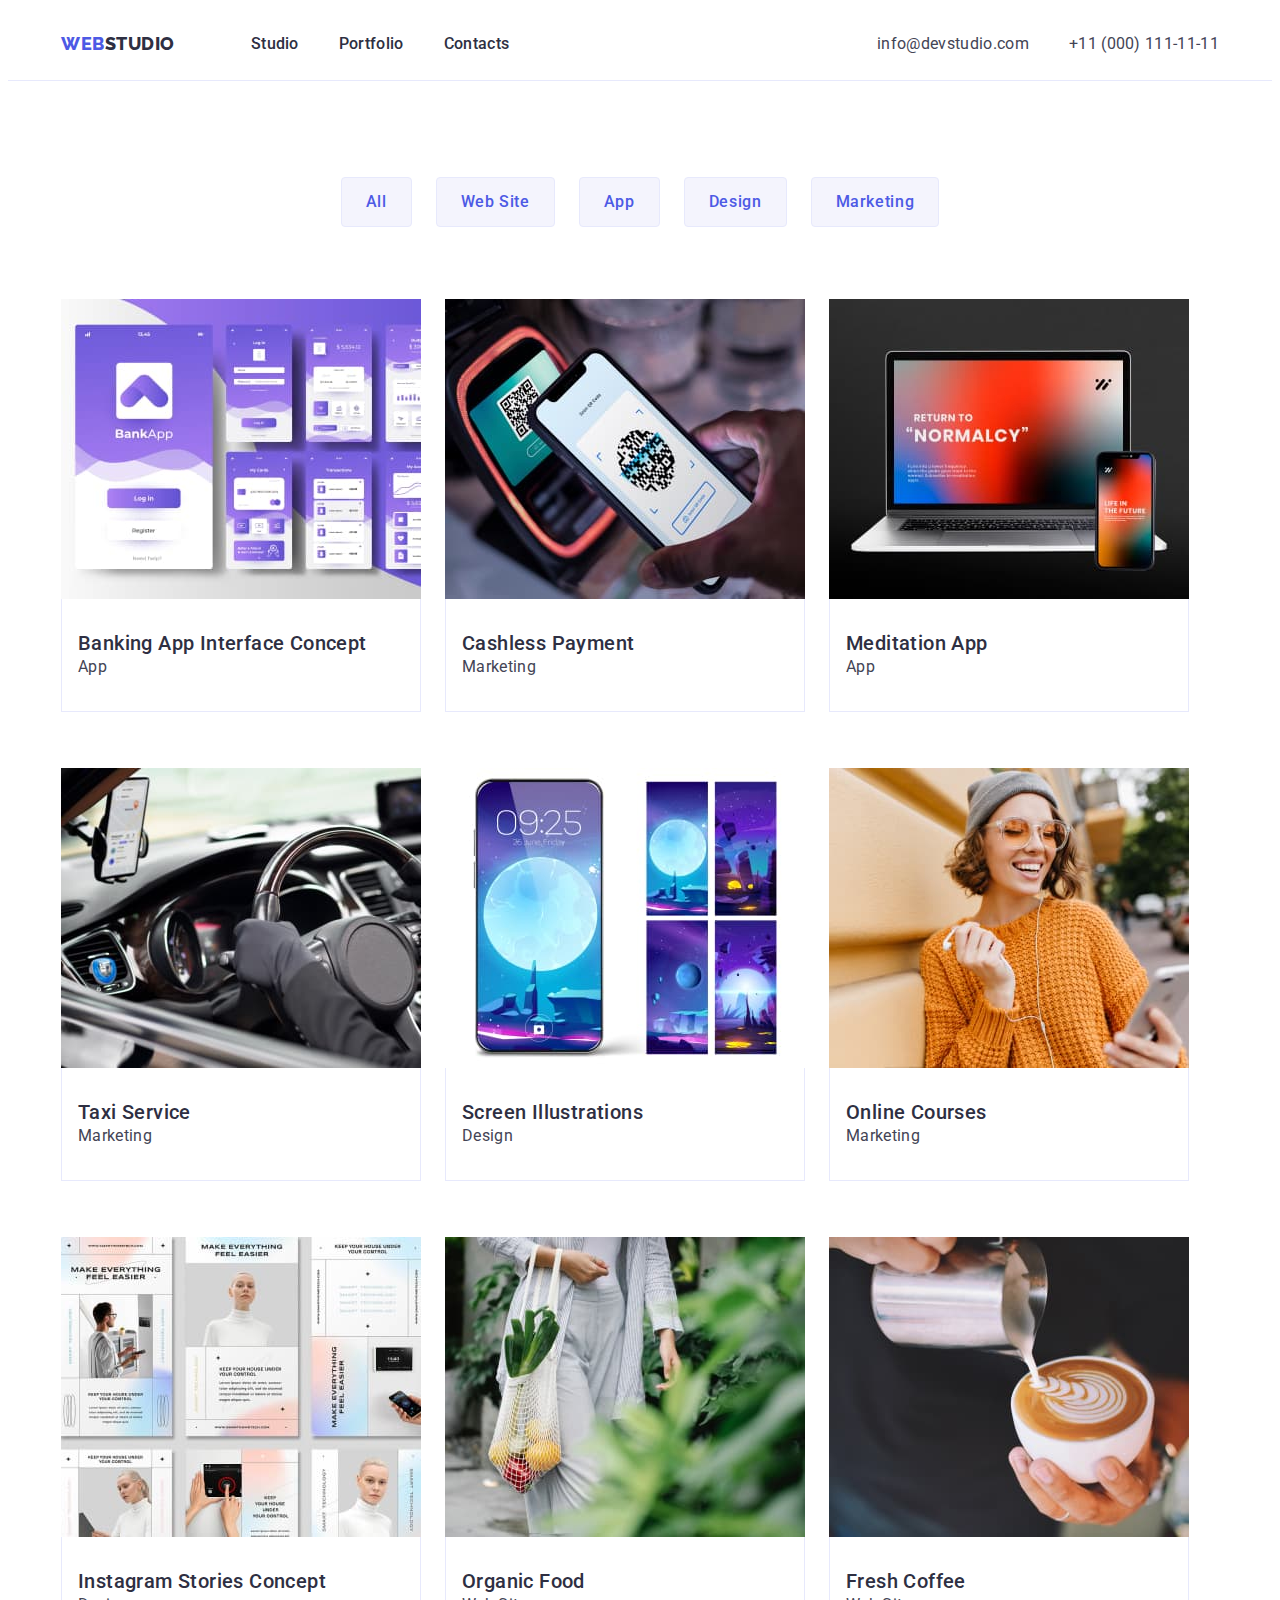
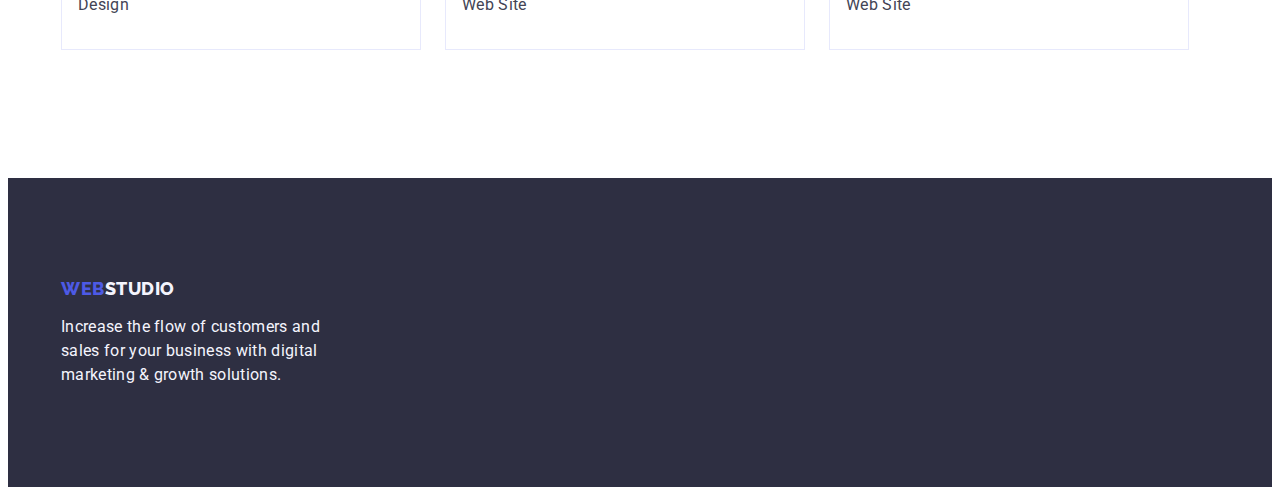
==== commit d50fc638: "Update portfolio.html" ====
--- a/portfolio.html
+++ b/portfolio.html
@@ -66,11 +66,10 @@
                     alt="Banking App Interface Concept"
                     width="360"
                     height="300"
-                    />
+                    /></a>
                     <div class="cads-content-container">
                     <h2 class="cards-content-name">Banking App Interface Concept</h2>
                     <p class="card-content-type">App</p>
-                    </a>
                     </div>
                 </li>
                 <li class="cards-content-item" >
@@ -80,11 +79,10 @@
                     alt="Cashless Payment"
                     width="360"
                     height="300"
-                    />
+                    /></a>
                     <div class="cads-content-container">
                     <h2 class="cards-content-name">Cashless Payment</h2>
                     <p class="card-content-type">Marketing</p>
-                    </a>
                     </div>
                 </li>
                 <li class="cards-content-item">
@@ -94,11 +92,10 @@
                     alt="Meditation App"
                     width="360"
                     height="300"
-                    />
+                    /></a>
                     <div class="cads-content-container">
                     <h2 class="cards-content-name">Meditation App</h2>
                     <p class="card-content-type">App</p>
-                    </a>
                     </div>
                 </li>
                 <li class="cards-content-item">
@@ -108,11 +105,10 @@
                     alt="Taxi Service"
                     width="360"
                     height="300"
-                    />
+                    /></a>
                     <div class="cads-content-container">
                     <h2 class="cards-content-name">Taxi Service</h2>
                     <p class="card-content-type">Marketing</p>
-                    </a>
                     </div>
                 </li>
                 <li class="cards-content-item">
@@ -122,11 +118,10 @@
                     alt="Screen Illustrations"
                     width="360"
                     height="300"
-                    />
+                    /></a>
                     <div class="cads-content-container">
                     <h2 class="cards-content-name">Screen Illustrations</h2>
                     <p class="card-content-type">Design</p>
-                    </a>
                     </div>
                 </li>
                 <li class="cards-content-item">
@@ -136,11 +131,10 @@
                     alt="Online Courses"
                     width="360"
                     height="300"
-                    />
+                    /></a>
                     <div class="cads-content-container">
                     <h2 class="cards-content-name">Online Courses</h2>
                     <p class="card-content-type">Marketing</p>
-                    </a>
                     </div>
                 </li>
                 <li class="cards-content-item">
@@ -150,11 +144,10 @@
                     alt="Instagram Stories Concept"
                     width="360"
                     height="300"
-                    />
+                    /></a>
                     <div class="cads-content-container">
                     <h2 class="cards-content-name">Instagram Stories Concept</h2>
                     <p class="card-content-type">Design</p>
-                    </a>
                     </div>
                 </li>
                 <li class="cards-content-item">
@@ -164,11 +157,10 @@
                     alt="Organic Food"
                     width="360"
                     height="300"
-                    />
+                    /></a>
                     <div class="cads-content-container">
                     <h2 class="cards-content-name">Organic Food</h2>
                     <p class="card-content-type">Web Site</p>
-                    </a>
                     </div>
                 </li>
                 <li class="cards-content-item">
@@ -178,11 +170,10 @@
                     alt="Fresh Coffee"
                     width="360"
                     height="300"
-                    />
+                    /></a>
                     <div class="cads-content-container">
                     <h2 class="cards-content-name">Fresh Coffee</h2>
                     <p class="card-content-type">Web Site</p>
-                    </a>
                     </div>
                 </li>
             </ul>
--- a/css/slyles.css
+++ b/css/slyles.css
@@ -42,7 +42,6 @@
     padding-left: 15px;
     padding-right: 15px;
     margin: 0 auto;
-    outline: 2px solid red;
 }
 
 /* Header */
@@ -427,7 +426,7 @@
     display: flex;
     flex-wrap: wrap;
     gap: 48px 24px;
-    padding: 0 156px;
+    
 }
 
 .cads-content-container {
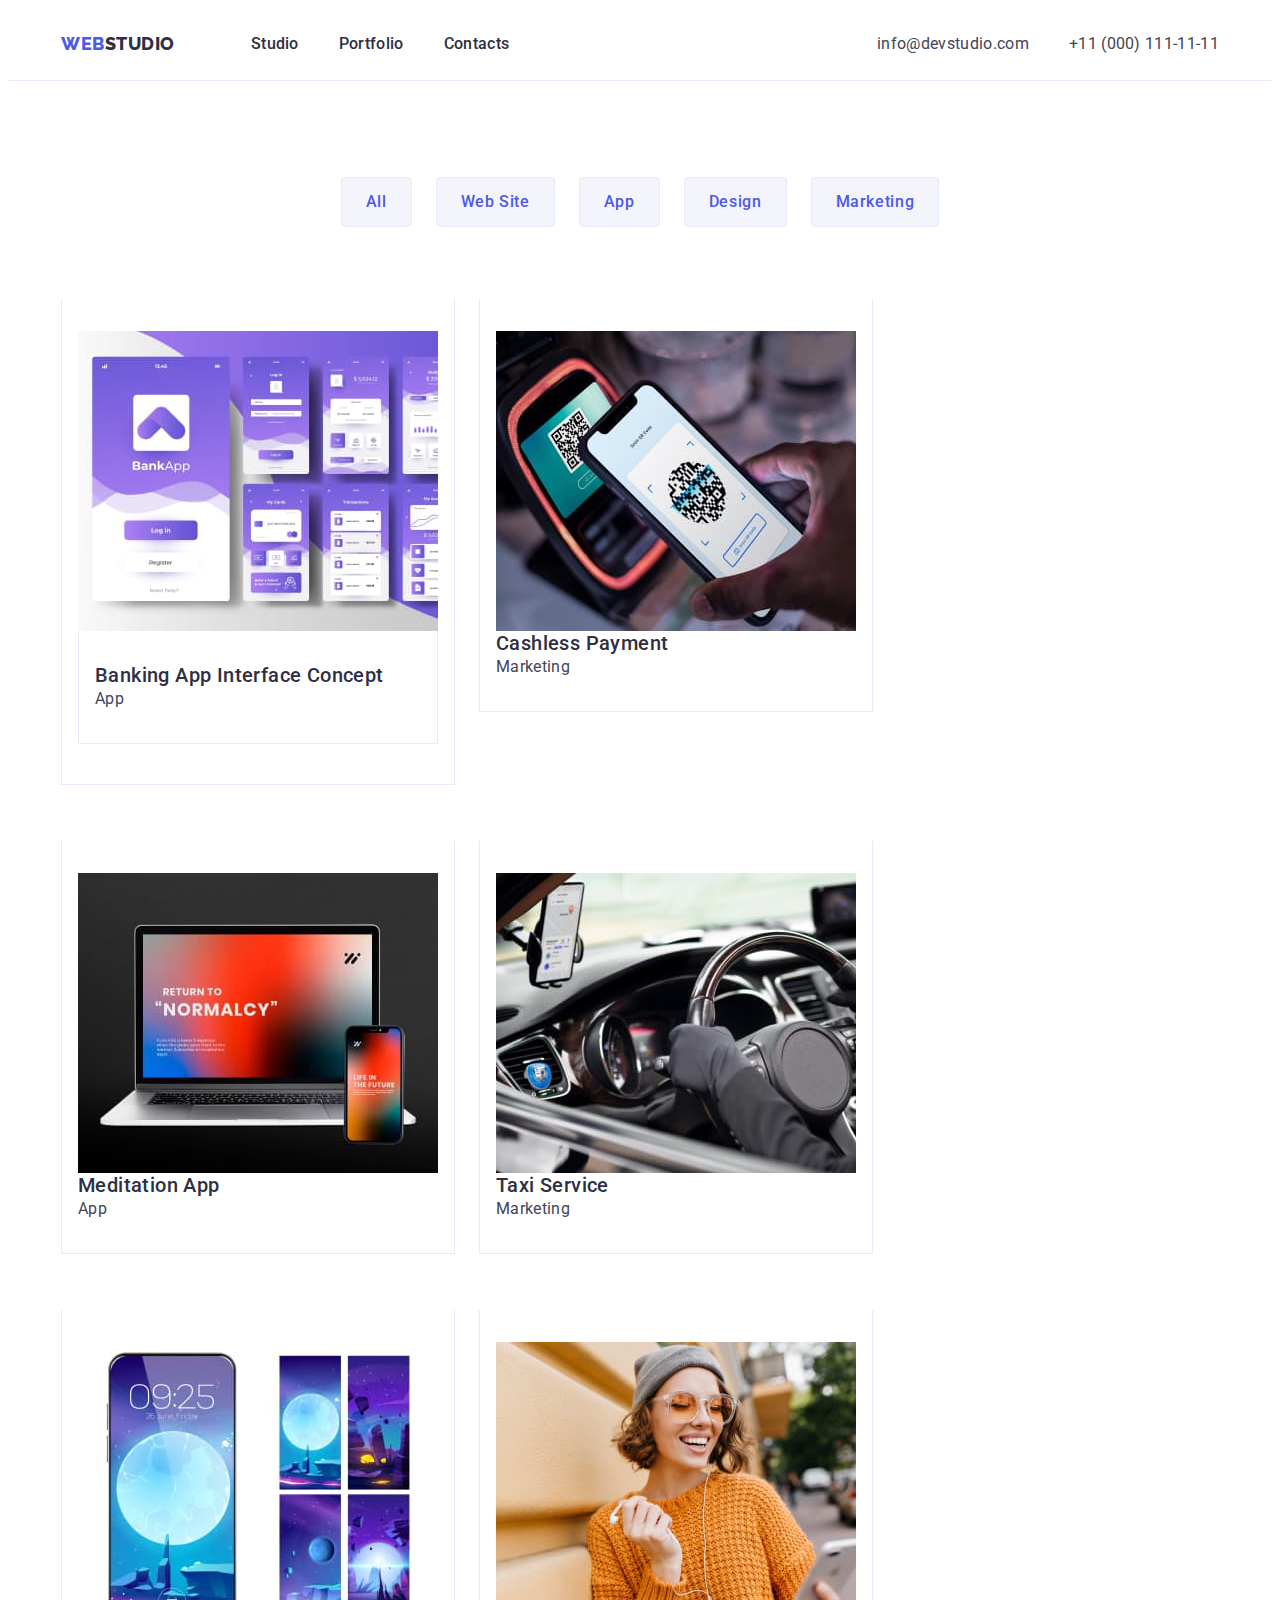
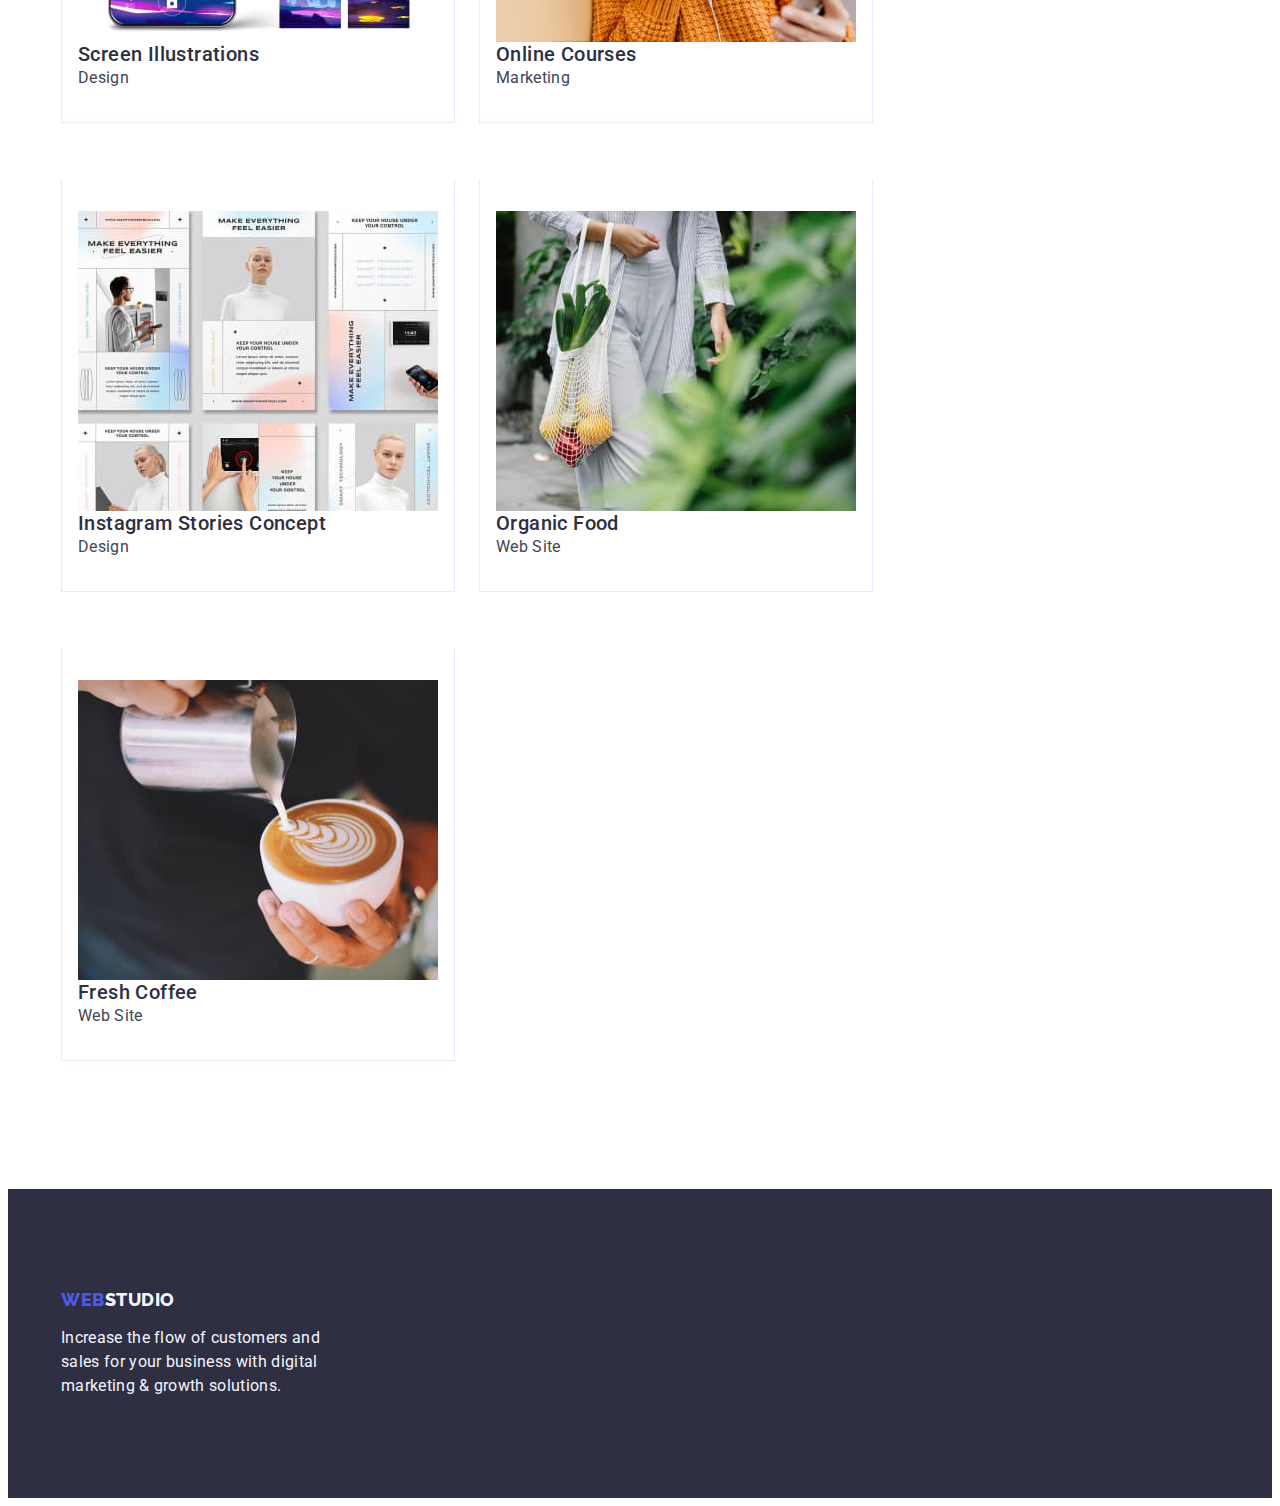
==== commit 69c012d8: "Update portfolio.html" ====
--- a/portfolio.html
+++ b/portfolio.html
@@ -60,120 +60,131 @@
             </ul>
             <ul class="cards-content-list list">
                 <li class="cards-content-item">
+                    <div class="cads-content-container">
                     <a href="" class="cards-content-link link">
                     <img
                     src="./images/app1.jpg"
                     alt="Banking App Interface Concept"
                     width="360"
                     height="300"
-                    /></a>
+                    />
                     <div class="cads-content-container">
                     <h2 class="cards-content-name">Banking App Interface Concept</h2>
                     <p class="card-content-type">App</p>
+                    </a>
                     </div>
                 </li>
                 <li class="cards-content-item" >
+                    <div class="cads-content-container">
                     <a href="" class="cards-content-link link">
                     <img
                     src="./images/marketing1.jpg"
                     alt="Cashless Payment"
                     width="360"
                     height="300"
-                    /></a>
-                    <div class="cads-content-container">
+                    />
+                    
                     <h2 class="cards-content-name">Cashless Payment</h2>
                     <p class="card-content-type">Marketing</p>
-                    </div>
-                </li>
-                <li class="cards-content-item">
+                    </a>
+                    </div>
+                </li>
+                <li class="cards-content-item">
+                    <div class="cads-content-container">
                     <a href="" class="cards-content-link link">
                     <img
                     src="./images/app2.jpg"
                     alt="Meditation App"
                     width="360"
                     height="300"
-                    /></a>
-                    <div class="cads-content-container">
+                    />
                     <h2 class="cards-content-name">Meditation App</h2>
                     <p class="card-content-type">App</p>
-                    </div>
-                </li>
-                <li class="cards-content-item">
+                    </a>
+                    </div>
+                </li>
+                <li class="cards-content-item">
+                    <div class="cads-content-container">
                     <a href="" class="cards-content-link link">
                     <img
                     src="./images/marketing2.jpg"
                     alt="Taxi Service"
                     width="360"
                     height="300"
-                    /></a>
-                    <div class="cads-content-container">
+                    />
                     <h2 class="cards-content-name">Taxi Service</h2>
                     <p class="card-content-type">Marketing</p>
-                    </div>
-                </li>
-                <li class="cards-content-item">
+                    </a>
+                    </div>
+                </li>
+                <li class="cards-content-item">
+                    <div class="cads-content-container">
                     <a href="" class="cards-content-link link">
                     <img
                     src="./images/design1.jpg"
                     alt="Screen Illustrations"
                     width="360"
                     height="300"
-                    /></a>
-                    <div class="cads-content-container">
+                    />
                     <h2 class="cards-content-name">Screen Illustrations</h2>
                     <p class="card-content-type">Design</p>
-                    </div>
-                </li>
-                <li class="cards-content-item">
+                    </a>
+                    </div>
+                </li>
+                <li class="cards-content-item">
+                    <div class="cads-content-container">
                     <a href="" class="cards-content-link link">
                     <img
                     src="./images/marketing3.jpg"
                     alt="Online Courses"
                     width="360"
                     height="300"
-                    /></a>
-                    <div class="cads-content-container">
+                    />
                     <h2 class="cards-content-name">Online Courses</h2>
                     <p class="card-content-type">Marketing</p>
-                    </div>
-                </li>
-                <li class="cards-content-item">
+                    </a>
+                    </div>
+                </li>
+                <li class="cards-content-item">
+                    <div class="cads-content-container">
                     <a href="" class="cards-content-link link">
                     <img
                     src="./images/design2.jpg"
                     alt="Instagram Stories Concept"
                     width="360"
                     height="300"
-                    /></a>
-                    <div class="cads-content-container">
+                    />
                     <h2 class="cards-content-name">Instagram Stories Concept</h2>
                     <p class="card-content-type">Design</p>
-                    </div>
-                </li>
-                <li class="cards-content-item">
+                    </a>
+                    </div>
+                </li>
+                <li class="cards-content-item">
+                    <div class="cads-content-container">
                     <a href="" class="cards-content-link link">
                     <img
                     src="./images/website1.jpg"
                     alt="Organic Food"
                     width="360"
                     height="300"
-                    /></a>
-                    <div class="cads-content-container">
+                    />
                     <h2 class="cards-content-name">Organic Food</h2>
                     <p class="card-content-type">Web Site</p>
-                    </div>
-                </li>
-                <li class="cards-content-item">
+                    </a>
+                    </div>
+                </li>
+                <li class="cards-content-item">
+                    <div class="cads-content-container">
                     <a href="" class="cards-content-link link">
                     <img
                     src="./images/website2.jpg"
                     alt="Fresh Coffee"
                     width="360"
                     height="300"
-                    /></a>
-                    <div class="cads-content-container">
+                    />
                     <h2 class="cards-content-name">Fresh Coffee</h2>
                     <p class="card-content-type">Web Site</p>
+                    </a>
                     </div>
                 </li>
             </ul>
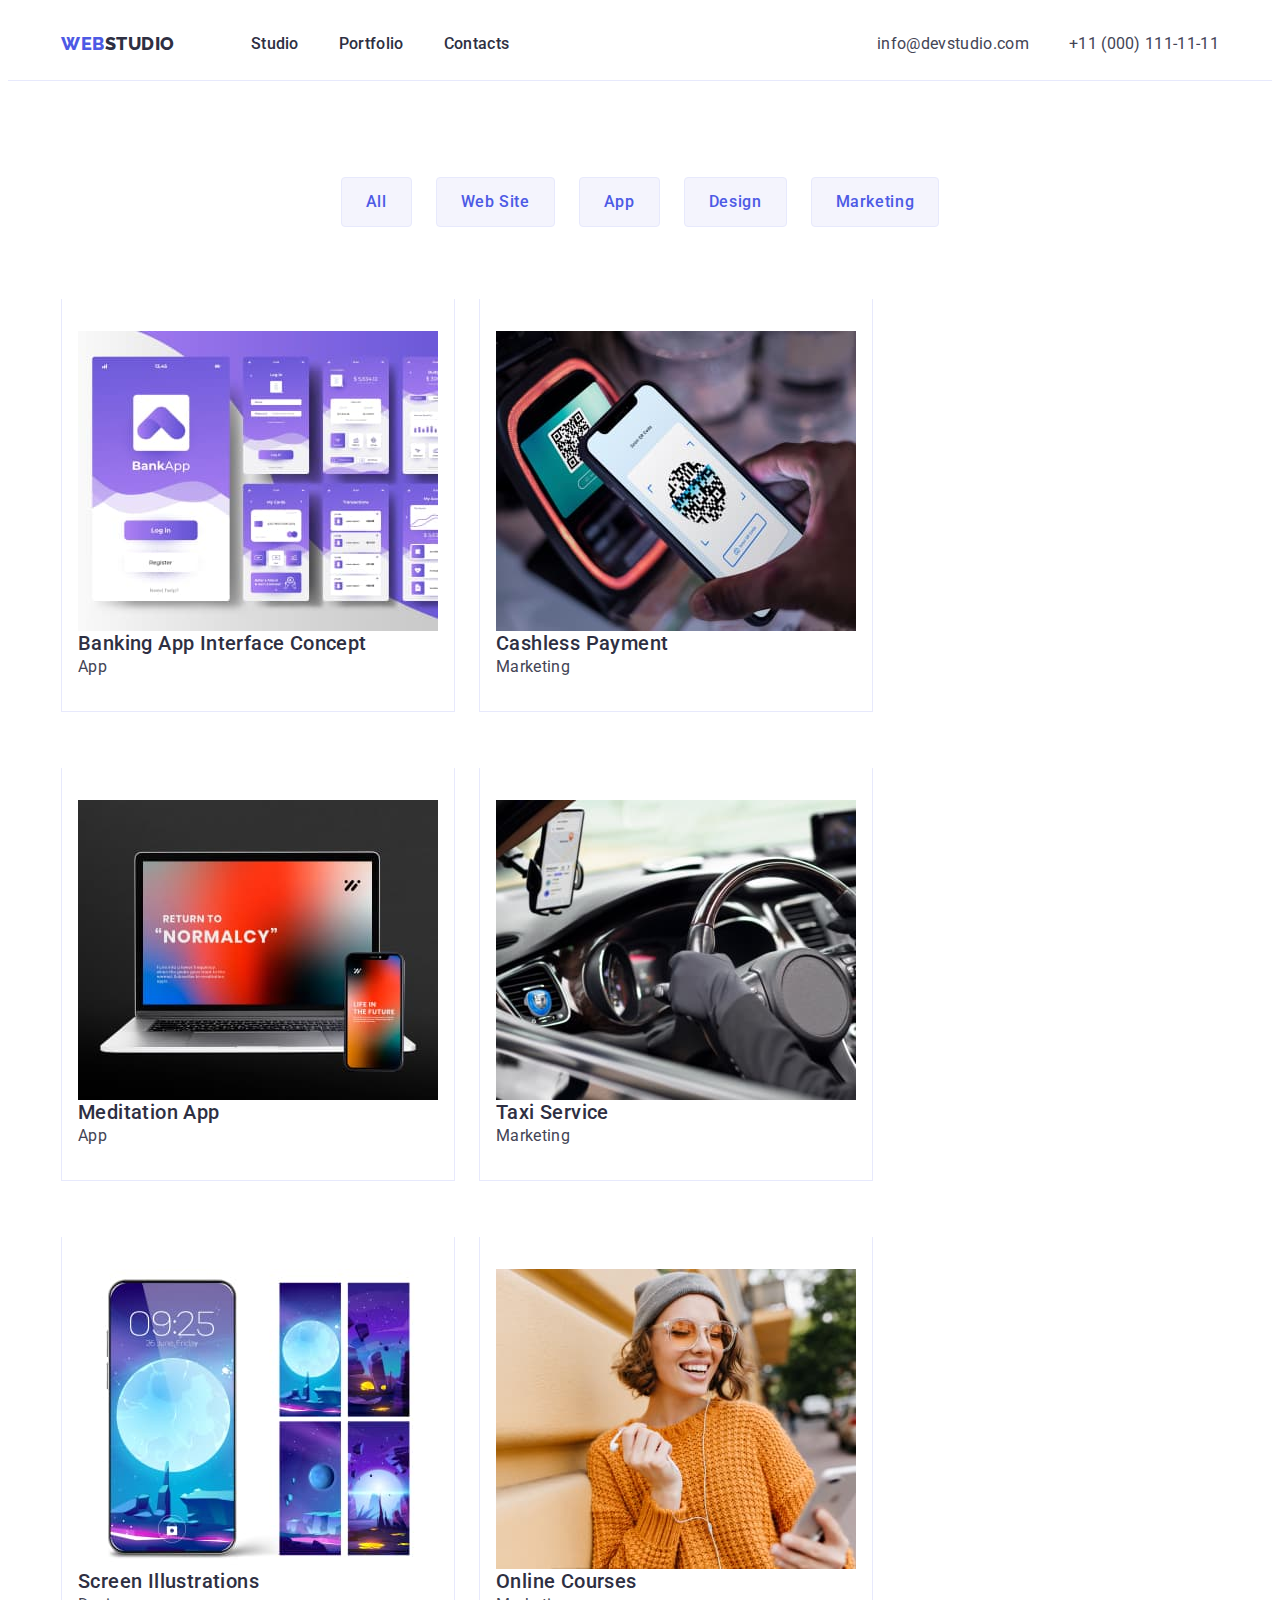
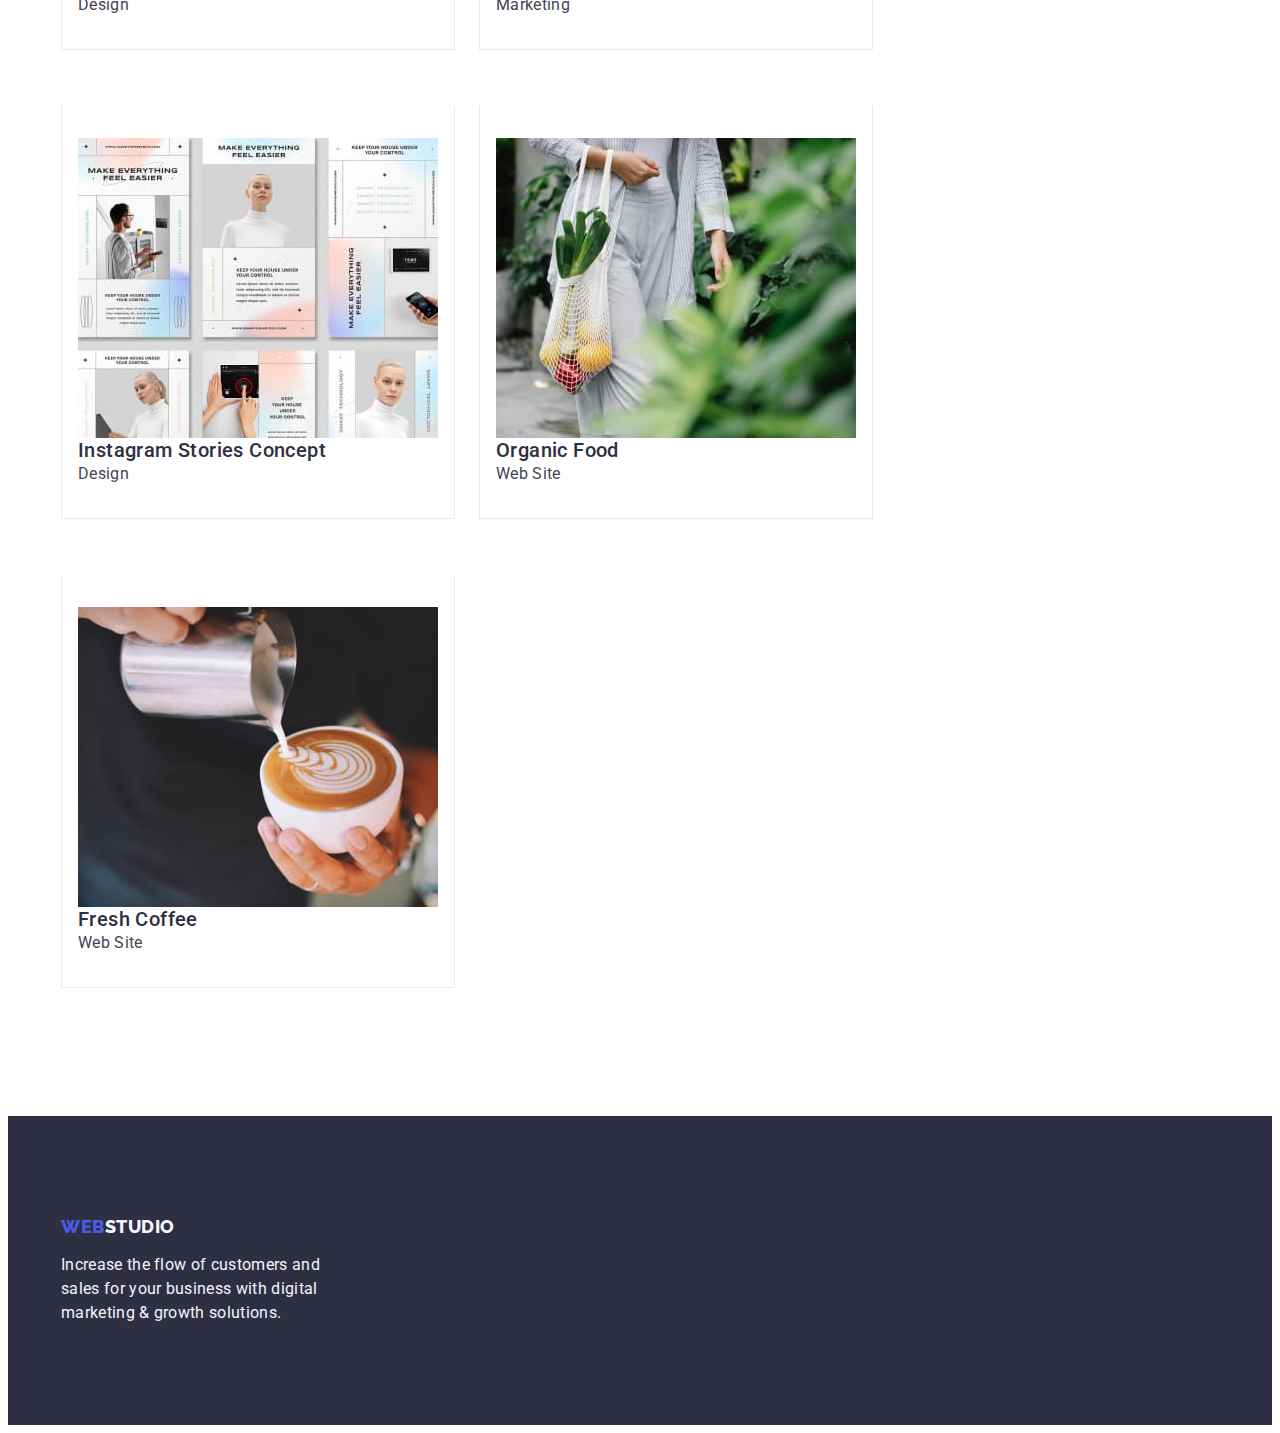
==== commit 2bc7f79c: "Update portfolio.html" ====
--- a/portfolio.html
+++ b/portfolio.html
@@ -68,7 +68,6 @@
                     width="360"
                     height="300"
                     />
-                    <div class="cads-content-container">
                     <h2 class="cards-content-name">Banking App Interface Concept</h2>
                     <p class="card-content-type">App</p>
                     </a>
@@ -83,7 +82,6 @@
                     width="360"
                     height="300"
                     />
-                    
                     <h2 class="cards-content-name">Cashless Payment</h2>
                     <p class="card-content-type">Marketing</p>
                     </a>
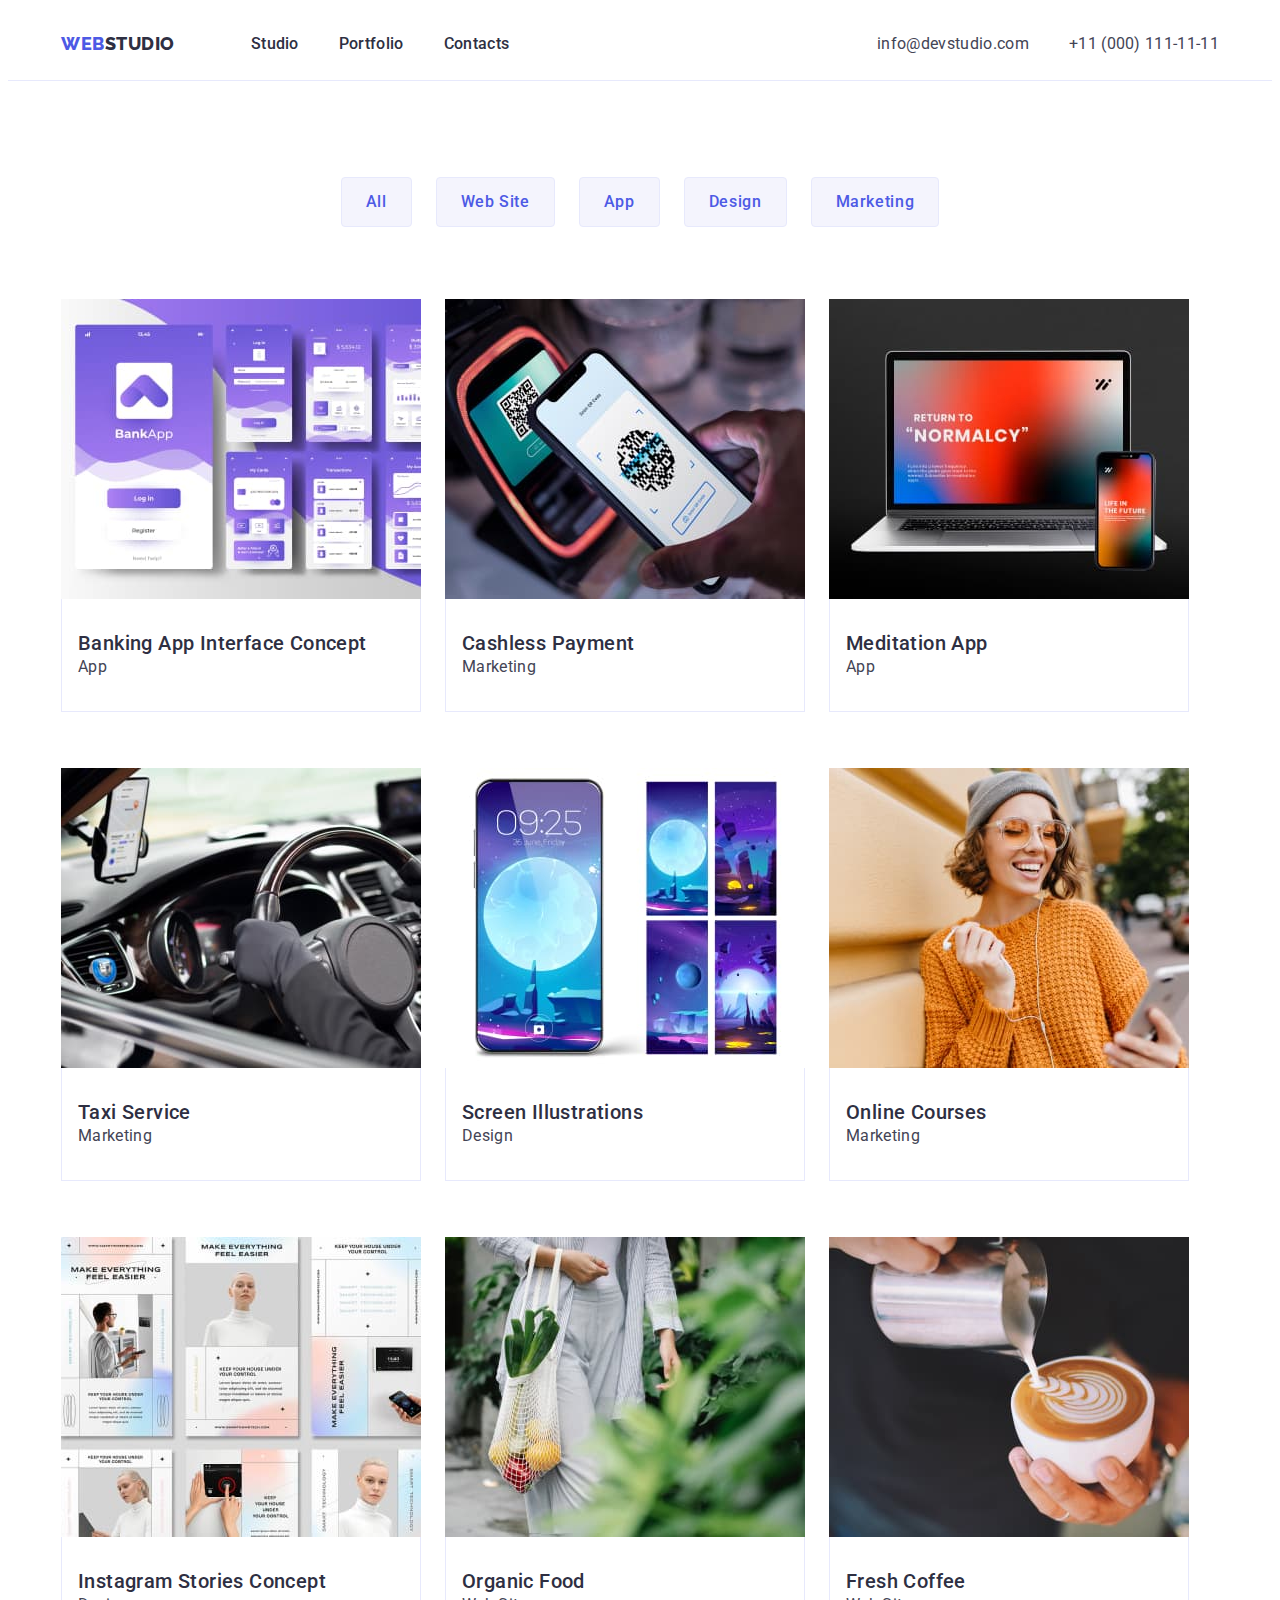
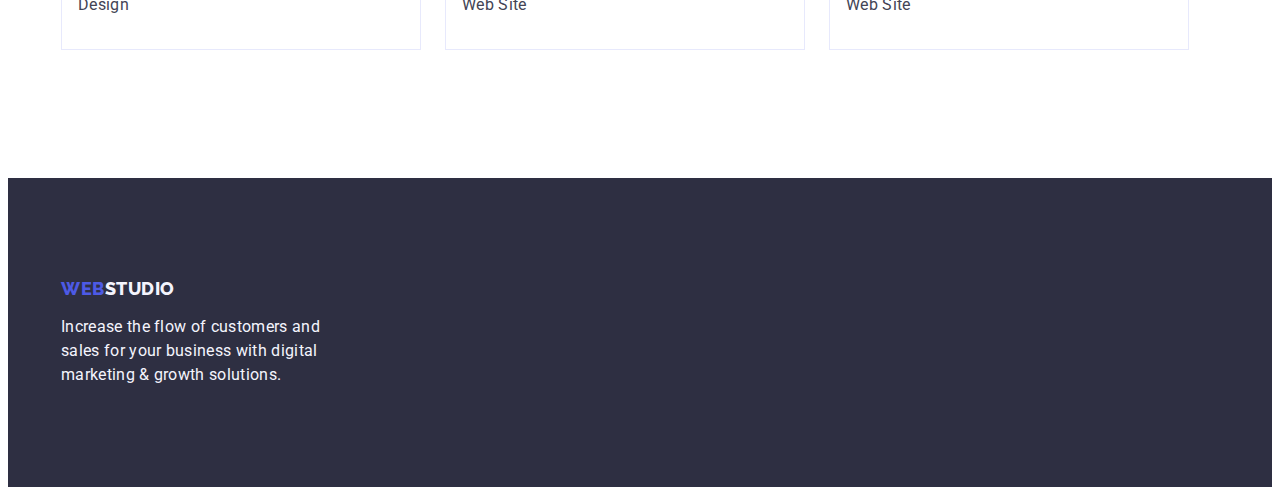
==== commit cb9da0d2: "Update portfolio.html" ====
--- a/portfolio.html
+++ b/portfolio.html
@@ -60,7 +60,6 @@
             </ul>
             <ul class="cards-content-list list">
                 <li class="cards-content-item">
-                    <div class="cads-content-container">
                     <a href="" class="cards-content-link link">
                     <img
                     src="./images/app1.jpg"
@@ -68,13 +67,13 @@
                     width="360"
                     height="300"
                     />
+                    <div class="cads-content-container">
                     <h2 class="cards-content-name">Banking App Interface Concept</h2>
                     <p class="card-content-type">App</p>
-                    </a>
-                    </div>
-                </li>
-                <li class="cards-content-item" >
-                    <div class="cads-content-container">
+                    </div>
+                    </a>
+                </li>
+                <li class="cards-content-item">
                     <a href="" class="cards-content-link link">
                     <img
                     src="./images/marketing1.jpg"
@@ -82,13 +81,13 @@
                     width="360"
                     height="300"
                     />
+                    <div class="cads-content-container">
                     <h2 class="cards-content-name">Cashless Payment</h2>
                     <p class="card-content-type">Marketing</p>
-                    </a>
-                    </div>
-                </li>
-                <li class="cards-content-item">
-                    <div class="cads-content-container">
+                    </div>
+                    </a>
+                </li>
+                <li class="cards-content-item">
                     <a href="" class="cards-content-link link">
                     <img
                     src="./images/app2.jpg"
@@ -96,13 +95,13 @@
                     width="360"
                     height="300"
                     />
+                    <div class="cads-content-container">
                     <h2 class="cards-content-name">Meditation App</h2>
                     <p class="card-content-type">App</p>
-                    </a>
-                    </div>
-                </li>
-                <li class="cards-content-item">
-                    <div class="cads-content-container">
+                    </div>
+                    </a>
+                </li>
+                <li class="cards-content-item">
                     <a href="" class="cards-content-link link">
                     <img
                     src="./images/marketing2.jpg"
@@ -110,13 +109,13 @@
                     width="360"
                     height="300"
                     />
+                    <div class="cads-content-container">
                     <h2 class="cards-content-name">Taxi Service</h2>
                     <p class="card-content-type">Marketing</p>
-                    </a>
-                    </div>
-                </li>
-                <li class="cards-content-item">
-                    <div class="cads-content-container">
+                    </div>
+                    </a>
+                </li>
+                <li class="cards-content-item">
                     <a href="" class="cards-content-link link">
                     <img
                     src="./images/design1.jpg"
@@ -124,13 +123,13 @@
                     width="360"
                     height="300"
                     />
+                    <div class="cads-content-container">
                     <h2 class="cards-content-name">Screen Illustrations</h2>
                     <p class="card-content-type">Design</p>
-                    </a>
-                    </div>
-                </li>
-                <li class="cards-content-item">
-                    <div class="cads-content-container">
+                    </div>
+                    </a>
+                </li>
+                <li class="cards-content-item">
                     <a href="" class="cards-content-link link">
                     <img
                     src="./images/marketing3.jpg"
@@ -138,13 +137,13 @@
                     width="360"
                     height="300"
                     />
+                    <div class="cads-content-container">
                     <h2 class="cards-content-name">Online Courses</h2>
                     <p class="card-content-type">Marketing</p>
-                    </a>
-                    </div>
-                </li>
-                <li class="cards-content-item">
-                    <div class="cads-content-container">
+                    </div>
+                    </a>
+                </li>
+                <li class="cards-content-item">
                     <a href="" class="cards-content-link link">
                     <img
                     src="./images/design2.jpg"
@@ -152,13 +151,13 @@
                     width="360"
                     height="300"
                     />
+                    <div class="cads-content-container">
                     <h2 class="cards-content-name">Instagram Stories Concept</h2>
                     <p class="card-content-type">Design</p>
-                    </a>
-                    </div>
-                </li>
-                <li class="cards-content-item">
-                    <div class="cads-content-container">
+                    </div>
+                    </a>
+                </li>
+                <li class="cards-content-item">
                     <a href="" class="cards-content-link link">
                     <img
                     src="./images/website1.jpg"
@@ -166,13 +165,13 @@
                     width="360"
                     height="300"
                     />
+                    <div class="cads-content-container">
                     <h2 class="cards-content-name">Organic Food</h2>
                     <p class="card-content-type">Web Site</p>
-                    </a>
-                    </div>
-                </li>
-                <li class="cards-content-item">
-                    <div class="cads-content-container">
+                    </div>
+                    </a>
+                </li>
+                <li class="cards-content-item">
                     <a href="" class="cards-content-link link">
                     <img
                     src="./images/website2.jpg"
@@ -180,10 +179,11 @@
                     width="360"
                     height="300"
                     />
+                    <div class="cads-content-container">
                     <h2 class="cards-content-name">Fresh Coffee</h2>
                     <p class="card-content-type">Web Site</p>
-                    </a>
-                    </div>
+                    </div>
+                    </a>
                 </li>
             </ul>
             </div>
